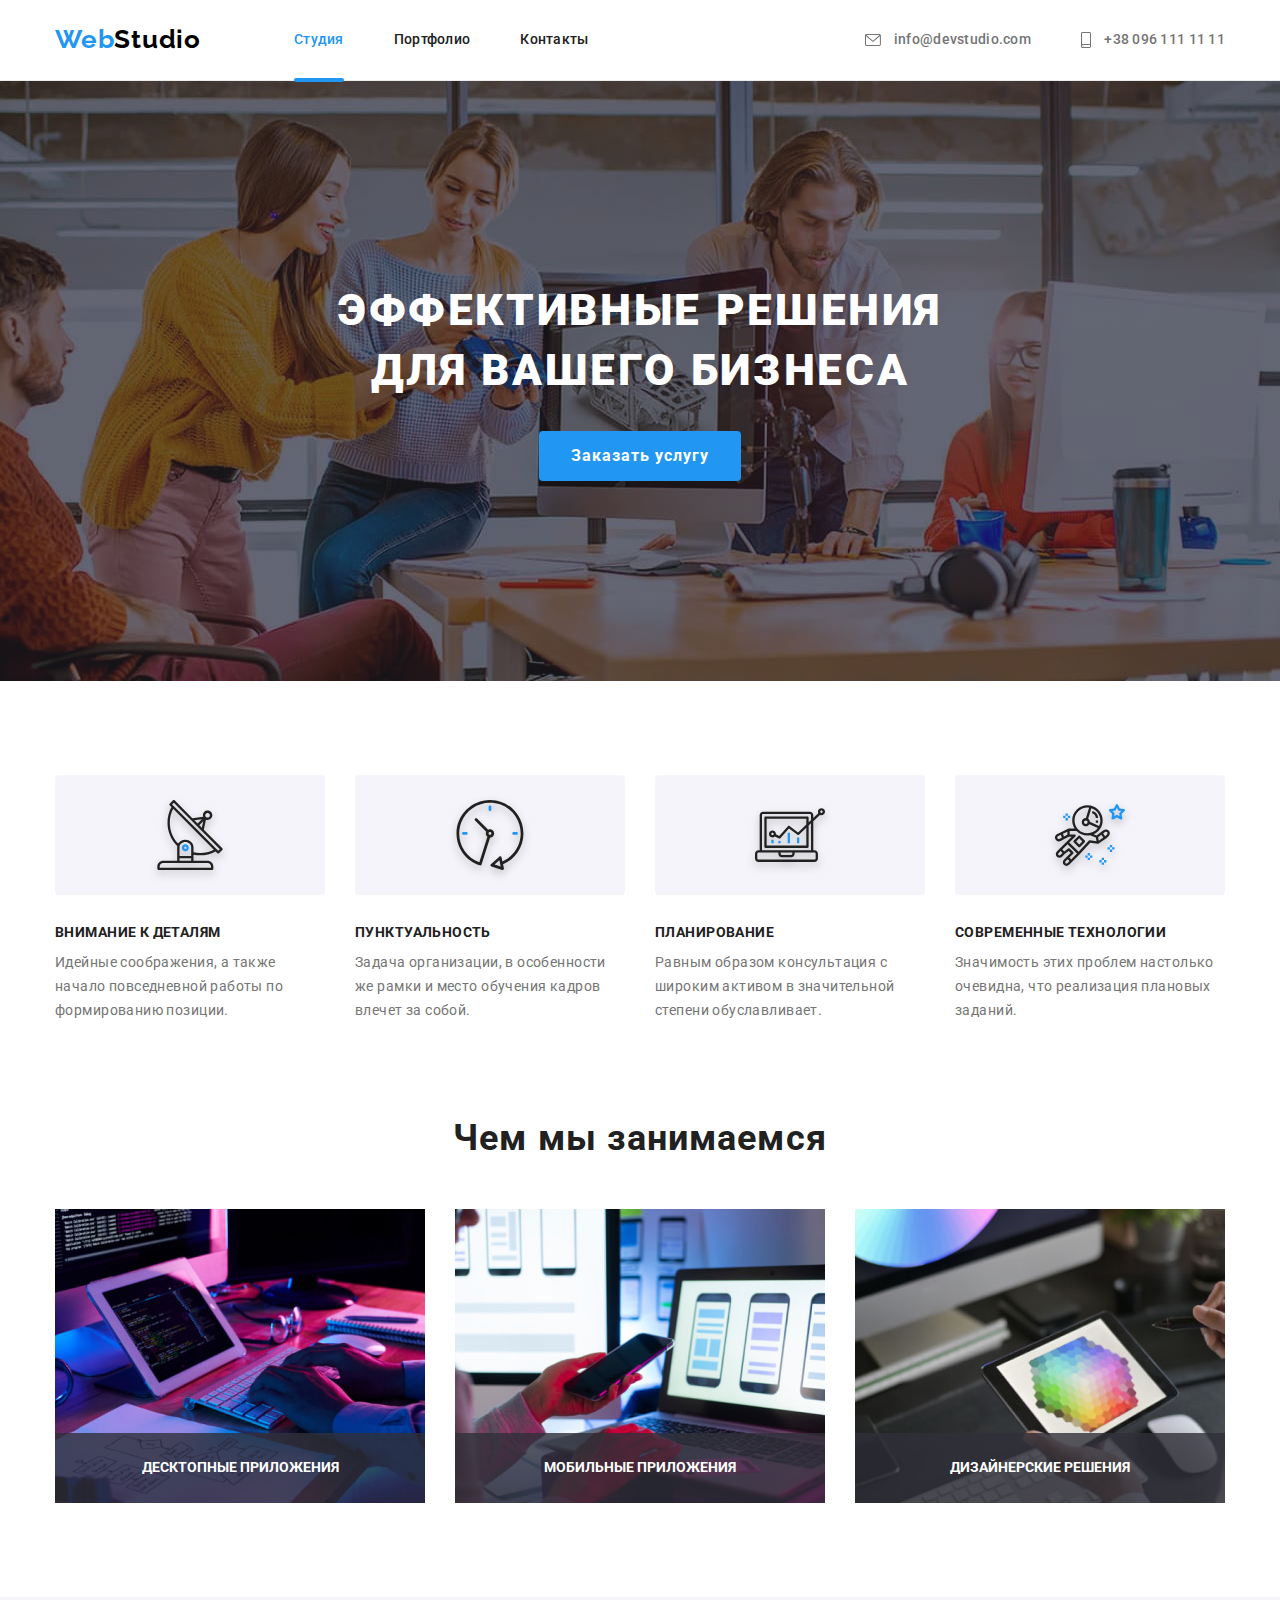
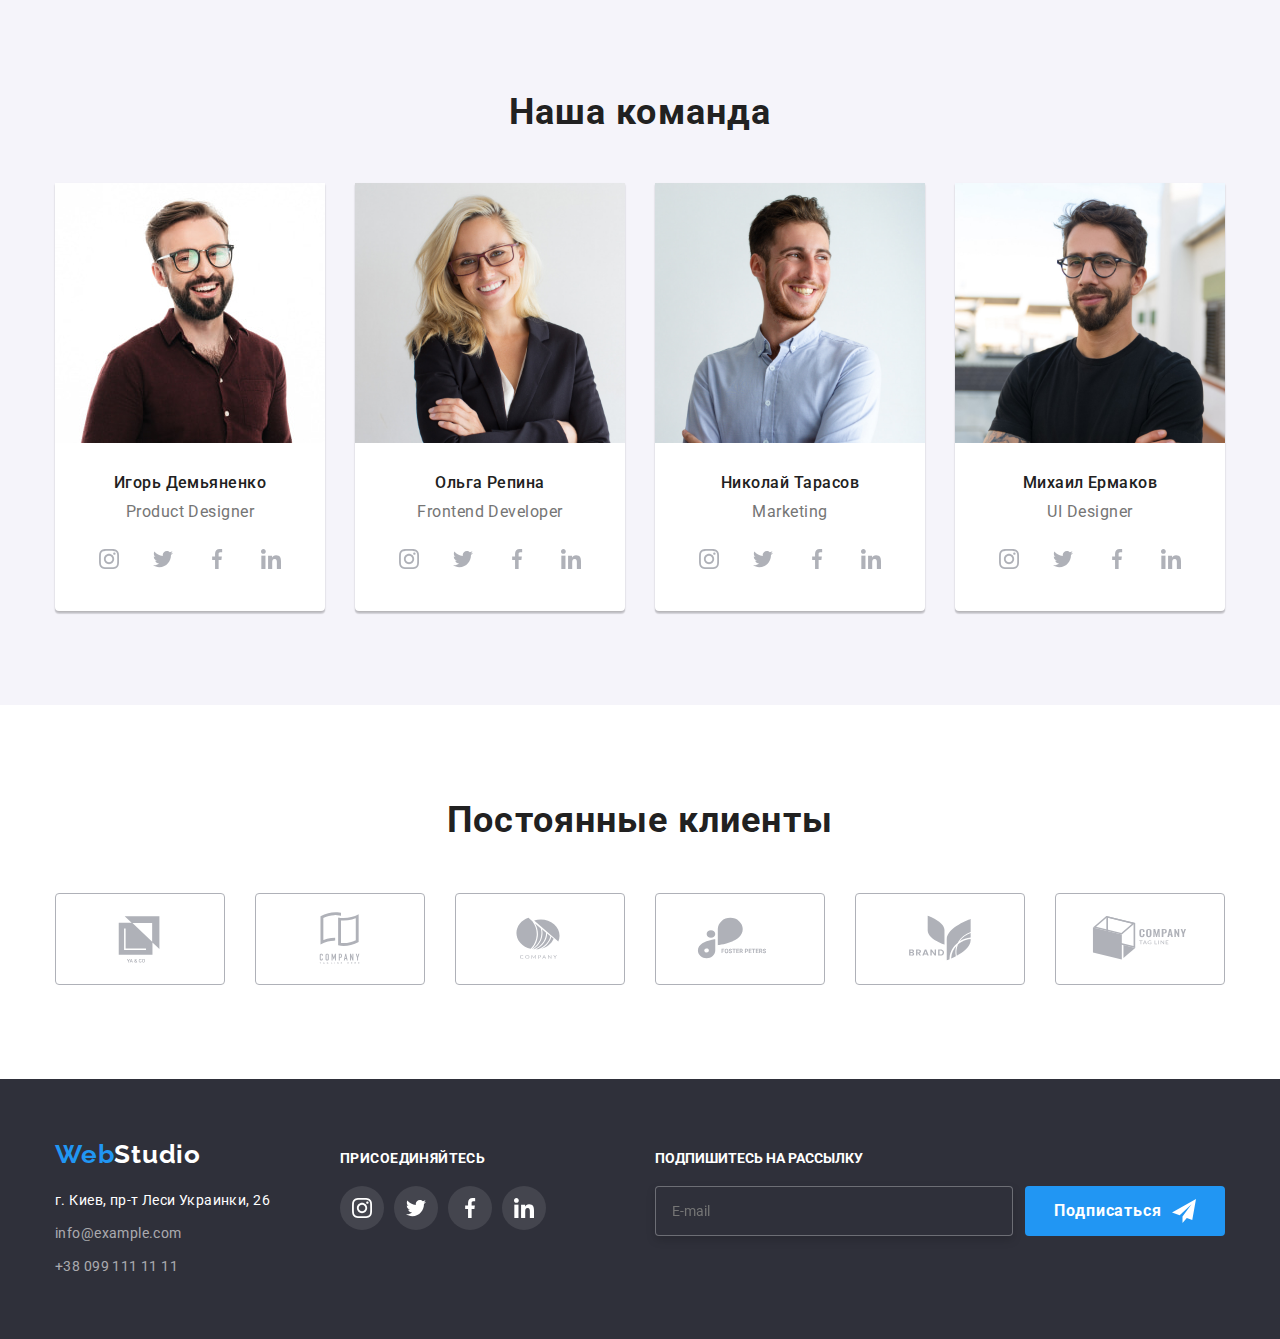
==== index.html @ c7f0d513 "Начало выполнение ДЗ-7" ====
<!DOCTYPE html>
<html lang="ru">
<head>
  <meta charset="UTF-8" />
  <meta http-equiv="X-UA-Compatible" content="IE=edge" />
  <meta name="viewport" content="width=device-width, initial-scale=1.0" />
  <link rel="preconnect" href="https://fonts.googleapis.com">
  <link rel="preconnect" href="https://fonts.gstatic.com" crossorigin>
  <link href="https://fonts.googleapis.com/css2?family=Raleway:wght@700&family=Roboto:wght@400;500;700;900&display=swap" rel="stylesheet">
  <title>Document</title>
  <link rel="stylesheet" href="https://cdnjs.cloudflare.com/ajax/libs/modern-normalize/1.0.0/modern-normalize.min.css" />
  <link rel="stylesheet" href="./css/styles.css" />
</head>
<body>
  <!-- Header -->
  <header class="header">
    <div class="container">
      <a href="index.html" lang="en" class="logo header__logo link"><span class="header__logo--span">Web</span>Studio</a>
      <nav>
        <ul class="site-nav list">
          <li class="site-nav__item">
            <a href="./index.html" class="site-nav__link site-nav__link--current link">
              Студия
            </a>
          </li>
          <li class="site-nav__item">
            <a href="./portfolio.html" class="site-nav__link link">
              Портфолио
            </a>
          </li>
          <li class="site-nav__item">
            <a href="#" class="site-nav__link link">
              Контакты
            </a>
          </li>
        </ul>
      </nav>
      <!-- Header contacts -->
      <ul class="header-contacts list">
        <li class="header-contacts__item">
          <a href="mailto:info@devstudio.com" class="header-contacts__link link">
            <svg width="16" height="12" class="header-contacts__icon">
              <use href="./images/icons.svg#icon-mail"></use>
            </svg>
            info@devstudio.com
          </a>
        </li>
        <li class="header-contacts__item">
          <a href="tel:+380961111111" class="header-contacts__link link">
            <svg width="10" height="16" class="header-contacts__icon">
              <use href="./images/icons.svg#icon-phone"></use>
            </svg>
            +38 096 111 11 11
          </a>
        </li>
      </ul>
    </div>
  </header> 
  <main>
    <!-- Герой -->
    <section class="hero">
      <div class="container">
        <h1 class="hero-main">Эффективные решения для вашего бизнеса</h1>
        <button type="button" class="hero-button" data-modal-open>Заказать услугу</button>
      </div>
    </section>
    <!-- Наши преимущества -->
    <section class="benefits">
      <div class="container">
        <h2 class="title-hide">Наши преимущества</h2>
        <ul class="benefits-list list">
          <li class="benefits-list-item">
            <div class="benefits-content">
              <svg width="70" height="70" class="benefits-icon">
                <use href="./images/icons.svg#icon-benefits1"></use>
              </svg>
            </div>
            <h3 class="benefits-list-item-title">Внимание к деталям</h3>
            <p class="benefits-list-item-text">Идейные соображения, а также начало повседневной работы по формированию позиции.</p>
          </li>
          <li class="benefits-list-item">
            <div class="benefits-content">
              <svg width="70" height="70" class="benefits-icon">
                <use href="./images/icons.svg#icon-benefits2"></use>
              </svg>
            </div>
            <h3 class="benefits-list-item-title">Пунктуальность</h3>
            <p class="benefits-list-item-text">Задача организации, в особенности же рамки и место обучения кадров влечет за собой.</p>
          </li>
          <li class="benefits-list-item">
            <div class="benefits-content">
              <svg width="70" height="70" class="benefits-icon">
                <use href="./images/icons.svg#icon-benefits3"></use>
              </svg>
            </div>
            <h3 class="benefits-list-item-title">Планирование</h3>
            <p class="benefits-list-item-text">Равным образом консультация с широким активом в значительной степени обуславливает.</p>
          </li>
          <li class="benefits-list-item">
            <div class="benefits-content">
              <svg width="70" height="70" class="benefits-icon">
                <use href="./images/icons.svg#icon-benefits4"></use>
              </svg>
            </div>
            <h3 class="benefits-list-item-title">Современные технологии</h3>
            <p class="benefits-list-item-text">Значимость этих проблем настолько очевидна, что реализация плановых заданий.</p>
          </li>
        </ul>
      </div>
    </section>
    <!-- Чем мы занимаемся -->
    <section class="wawd">
      <div class="container doing">
        <h2 class="doing-title">Чем мы занимаемся</h2>
        <ul class="doing-list list">
          <li class="doing-list-item">
            <img class="doing-list-item-image"
              src="./images/img_01.jpg"
              alt="Разработка програмного обеспечения"
              height="294"
            />
            <p class="galery-description">Десктопные приложения</p>
          </li>
          <li class="doing-list-item">
            <img class="doing-list-item-image"
              src="./images/img_02.jpg"
              alt="Тестирование мобильного приложения"
              height="294"
            />
            <p class="galery-description">Мобильные приложения</p>
          </li>
          <li class="doing-list-item">
            <img class="doing-list-item-image"
              src="./images/img_03.jpg"
              alt="Работа с палитрой цветов"
              height="294"
            />
            <p class="galery-description">Дизайнерские решения</p>
          </li>
        </ul>
      </div>
    </section>
    <!-- Наша команда -->
    <section class="our-team">
      <div class="container">
        <h2 class="team-title">Наша команда</h2>
        <ul class="team-list list">
          <li class="team-list-item">
            <img
              src="./images/img_04.jpg"
              alt="фото-Игорь-Демьяненко"
              width="270"
            />
            <div class="team-content">
              <h3 class="team-list-item-teammate">Игорь Демьяненко</h3>
              <p class="team-list-item-position" lang="en">Product Designer</p>
              <ul class="masters-soc-list list">
                <li class="masters-soc-item">
                  <a href="#" class="masters-soc-link link">
                    <svg width="20" height="20" class="master-soc-icon">
                      <use href="./images/icons.svg#icon-instagram"></use>
                    </svg>
                  </a>
                </li>
                <li class="masters-soc-item">
                  <a href="#" class="masters-soc-link link">
                    <svg width="20" height="20" class="master-soc-icon">
                      <use href="./images/icons.svg#icon-twitter"></use>
                    </svg>
                  </a>
                </li>
                <li class="masters-soc-item">
                  <a href="#" class="masters-soc-link link">
                    <svg width="20" height="20" class="master-soc-icon">
                      <use href="./images/icons.svg#icon-facebook"></use>
                    </svg>
                  </a>
                </li>
                <li class="masters-soc-item">
                  <a href="#" class="masters-soc-link link">
                    <svg width="20" height="20" class="master-soc-icon">
                      <use href="./images/icons.svg#icon-linkedin"></use>
                    </svg>
                  </a>
                </li>
              </ul>
            </div>
          </li>
          <li class="team-list-item">
            <img
              src="./images/img_05.jpg"
              alt="фото-Ольга-Репна"
              width="270"
            />
            <div class="team-content">
              <h3 class="team-list-item-teammate">Ольга Репина</h3>
              <p class="team-list-item-position" lang="en">Frontend Developer</p>
              <ul class="masters-soc-list list">
                <li class="masters-soc-item">
                  <a href="#" class="masters-soc-link link">
                    <svg width="20" height="20" class="master-soc-icon">
                      <use href="./images/icons.svg#icon-instagram"></use>
                    </svg>
                  </a>
                </li>
                <li class="masters-soc-item">
                  <a href="#" class="masters-soc-link link">
                    <svg width="20" height="20" class="master-soc-icon">
                      <use href="./images/icons.svg#icon-twitter"></use>
                    </svg>
                  </a>
                </li>
                <li class="masters-soc-item">
                  <a href="#" class="masters-soc-link link">
                    <svg width="20" height="20" class="master-soc-icon">
                      <use href="./images/icons.svg#icon-facebook"></use>
                    </svg>
                  </a>
                </li>
                <li class="masters-soc-item">
                  <a href="#" class="masters-soc-link link">
                    <svg width="20" height="20" class="master-soc-icon">
                      <use href="./images/icons.svg#icon-linkedin"></use>
                    </svg>
                  </a>
                </li>
              </ul>
            </div>
          </li>
          <li class="team-list-item">
            <img
              src="./images/img_06.jpg"
              alt="фото-Николай-Тарасов"
              width="270"
            />
            <div class="team-content">
              <h3 class="team-list-item-teammate">Николай Тарасов</h3>
              <p class="team-list-item-position" lang="en">Marketing</p>
              <ul class="masters-soc-list list">
                <li class="masters-soc-item">
                  <a href="#" class="masters-soc-link link">
                    <svg width="20" height="20" class="master-soc-icon">
                      <use href="./images/icons.svg#icon-instagram"></use>
                    </svg>
                  </a>
                </li>
                <li class="masters-soc-item">
                  <a href="#" class="masters-soc-link link">
                    <svg width="20" height="20" class="master-soc-icon">
                      <use href="./images/icons.svg#icon-twitter"></use>
                    </svg>
                  </a>
                </li>
                <li class="masters-soc-item">
                  <a href="#" class="masters-soc-link link">
                    <svg width="20" height="20" class="master-soc-icon">
                      <use href="./images/icons.svg#icon-facebook"></use>
                    </svg>
                  </a>
                </li>
                <li class="masters-soc-item">
                  <a href="#" class="masters-soc-link link">
                    <svg width="20" height="20" class="master-soc-icon">
                      <use href="./images/icons.svg#icon-linkedin"></use>
                    </svg>
                  </a>
                </li>
              </ul>
            </div>
          </li>
          <li class="team-list-item">
            <img
              src="./images/img_07.jpg"
              alt="фото-Михаил-Ермаков"
              width="270"
            />
            <div class="team-content">
              <h3 class="team-list-item-teammate">Михаил Ермаков</h3>
              <p class="team-list-item-position" lang="en">UI Designer</p>
              <ul class="masters-soc-list list">
                <li class="masters-soc-item">
                  <a href="#" class="masters-soc-link link">
                    <svg width="20" height="20" class="master-soc-icon">
                      <use href="./images/icons.svg#icon-instagram"></use>
                    </svg>
                  </a>
                </li>
                <li class="masters-soc-item">
                  <a href="#" class="masters-soc-link link">
                    <svg width="20" height="20" class="master-soc-icon">
                      <use href="./images/icons.svg#icon-twitter"></use>
                    </svg>
                  </a>
                </li>
                <li class="masters-soc-item">
                  <a href="#" class="masters-soc-link link">
                    <svg width="20" height="20" class="master-soc-icon">
                      <use href="./images/icons.svg#icon-facebook"></use>
                    </svg>
                  </a>
                </li>
                <li class="masters-soc-item">
                  <a href="#" class="masters-soc-link link">
                    <svg width="20" height="20" class="master-soc-icon">
                      <use href="./images/icons.svg#icon-linkedin"></use>
                    </svg>
                  </a>
                </li>
              </ul>
            </div>
          </li>
        </ul>
      </div>
    </section>
    <!-- Постоянные клиенты -->
    <section class="clients">
      <div class="container">
        <h2 class="clients-title">Постоянные клиенты</h2>
        <ul class="clients-list list">
          <li class="clients-item">
            <a href="#" class="clients-link">
              <svg width="106" height="60" class="clients-icon">
                <use href="./images/icons.svg#icon-client1"></use>
              </svg>
            </a>
          </li>
          <li class="clients-item">
            <a class="clients-link" href="#">
              <svg width="106" height="60" class="clients-icon">
                <use href="./images/icons.svg#icon-client2"></use>
              </svg>
            </a>
          </li>
          <li class="clients-item">
            <a class="clients-link" href="#">
              <svg width="106" height="60" class="clients-icon">
                <use href="./images/icons.svg#icon-client3"></use>
              </svg>
            </a>
          </li>
          <li class="clients-item">
            <a class="clients-link" href="#">
              <svg width="106" height="60" class="clients-icon">
                  <use href="./images/icons.svg#icon-client4"></use>
              </svg>
            </a>
          </li>
          <li class="clients-item">
            <a class="clients-link" href="#">
              <svg width="106" height="60" class="clients-icon">
                <use href="./images/icons.svg#icon-client5"></use>
              </svg>
            </a>
          </li>
          <li class="clients-item">
            <a class="clients-link" href="#">
              <svg width="106" height="60" class="clients-icon">
                <use href="./images/icons.svg#icon-client6"></use>
              </svg>
            </a>
          </li>
        </ul>
      </div>
    </section>
  </main>
  <!-- Подвал -->
  <footer class="basement">
    <div class="container basement-container">
      <div class="address-container">
        <a href="index.html" class="basement-link link"><span lang="en">Web<span class="basement-link-span">Studio</span></span></a>
        <address class="basement-adress">
          <p class="basement-adress-post">г. Киев, пр-т Леси Украинки, 26</p>
          <ul class="basement-adress-mt list">
            <li class="basement-adress-item">
              <a href="mailto:info@example.com" class="basement-adress-mt-link link">info@example.com</a>
            </li>
            <li class="basement-adress-item">
              <a href="tel:+380991111111" class="basement-adress-mt-link link">+38 099 111 11 11</a>
            </li>
          </ul>
        </address>
      </div>
      <div class="socials">
        <p class="socials-text">Присоединяйтесь</p>
        <ul class="socials-list list">
          <li class="socials-item">
            <a class="socials-link" href="#">
              <svg width="20" height="20" class="socials-icon">
                <use href="./images/icons.svg#icon-instagram"></use>
              </svg>
            </a>
          </li>
          <li class="socials-item">
            <a class="socials-link" href="#">
              <svg width="20" height="20" class="socials-icon">
                <use href="./images/icons.svg#icon-twitter"></use>
              </svg>
            </a>
          </li>
          <li class="socials-item">
            <a class="socials-link" href="#">
              <svg width="20" height="20" class="socials-icon">
                <use href="./images/icons.svg#icon-facebook"></use>
              </svg>
            </a>
          </li>
          <li class="socials-item">
            <a class="socials-link" href="#">
              <svg width="20" height="20" class="socials-icon">
                <use href="./images/icons.svg#icon-linkedin"></use>
              </svg>
            </a>
          </li>
        </ul>
      </div>
      <div class="subscribe">
        <strong class="subscribe-title">Подпишитесь на рассылку</strong>
        <form class="subscribe-form">
          <label>
            <input type="email" name="email" placeholder="E-mail" class="email-field" />
          </label>
          <button class="subscribe-button" type="submit">
            Подписаться
            <svg class="send-icon" width="24" height="24">
              <use href="./images/icons.svg#icon-modal-send"></use>
            </svg>
          </button>
        </form>
      </div>
    </div>
  </footer> 
  <!-- Бекдроп -->
  <div class="backdrop is-hidden" data-modal>
    <div class="modal-window">
      <button class="button close" data-modal-close>
        <svg width="18" height="18" class="close-icon">
          <use href="./images/icons.svg#icon-modal-x"></use>
        </svg>
      </button>
      <strong class="modal-title">Оставьте свои данные, мы вам перезвоним</strong>
      <form class="modal-form">
        <label class="modal-label">
          Имя
          <span class="modal-input">
            <input class="input-field" name="modal-name" type="text" />
            <svg class="input-icon" width="18" height="18">
              <use href="./images/icons.svg#icon-modal-person"></use>
            </svg>
          </span>
        </label>
        <label class="modal-label">
          Телефон
          <span class="modal-input">
            <input class="input-field" name="modal-phone" type="tel" />
            <svg class="input-icon" width="18" height="18">
              <use href="./images/icons.svg#icon-modal-phone"></use>
            </svg>
          </span>
        </label>
        <label class="modal-label">
          Почта
          <span class="modal-input">
            <input class="input-field" name="modal-email" type="email" />
            <svg class="input-icon" width="18" height="18">
              <use href="./images/icons.svg#icon-modal-email"></use>
            </svg>
          </span>
        </label>
        <label class="modal-label">
          Комментарий
          <textarea
            name="modal-comment"
            class="comment-area"
            rows="6"
            placeholder="Введите текст"
          ></textarea>
        </label>
        <div class="agreement">
          <label>
            <input type="checkbox" name="agreement-check" class="title-hide check-input" />
            <span class="check-icon"></span>
          </label>
          <p class="agreement-text">
            Соглашаюсь с рассылкой и принимаю
            <a href="#" class="agreement-link link">Условия договора</a>
          </p>
        </div>
        <button class="submit-button" type="submit">Отправить</button>
      </form>
    </div>
  </div>
  <script src="./js/modal.js"></script>
</body>
</html>
---- css/styles.css ----
:root {
  --color-header: #212121;
  --color-accent: #2196f3;
  --color-hover: #188ce8;
  --color-black: #000000;
  --color-gray: #757575;
  --color-white: #ffffff;
  --color-team: #f5f4fa;
  --color-basement: #2f303a;
  --color-alpha: rgba(255, 255, 255, 0.6);
  --color-icon: #afb1B8;
  --shadows: 0px 3px 1px rgba(0, 0, 0, 0.1), 0px 1px 2px rgba(0, 0, 0, 0.08), 0px 2px 2px rgba(0, 0, 0, 0.12);
  --transition-time: 250ms;
  --cubic-function: cubic-bezier(0.4, 0, 0.2, 1);
  --modal-border-color: rgba(33, 33, 33, 0.2);
  --modal-placeholder-color: rgba(117, 117, 117, 0.5);
}

body {
  font-family: 'Roboto', sans-serif;
  color: var(--color-white);
  background-color: var(--color-white);
}

/* Доп. класс для снятия дефолтных подчеркиваний со ссылок */
.link {
  text-decoration: none
}

/* Доп. класс для удаления точек, марджинов и паддингов у элементов списка */
.list {
  padding: 0;
  margin: 0;
  list-style: none;
}

/* Сброс марджинов для абзацев и заголовков */
p, h1, h2, h3, h4, h5, h6 {
  margin: 0;
}

.container {
  width: 1200px;
  padding: 0 15px;
  margin: 0 auto;
}

img {
  display: block;
  max-width: 100%;
  height: auto;
}

/* ----------HEADER---------- */

.header {
  border-bottom: 1px solid #ececec;
  align-items: center;
}

.header .container {
  display: flex;
  align-items: center;
}

.logo {
  font-family: 'Raleway', sans-serif;
  font-weight: 700;
  font-size: 26px;
  line-height: 1.19;
  letter-spacing: 0.03em;
}

.header__logo {
  color: var(--color-black);
  padding: 24px 0 25px 0;
  margin-right: 93px;
}

.header__logo--span {
  color: var(--color-accent);
}

.site-nav {
  display: flex;
}

.site-nav__item:not(:last-child) {
  margin-right: 50px;
}

.site-nav__link {
  padding: 32px 0;
  display: block;
  font-weight: 500;
  font-size: 14px;
  line-height: 1.14;
  letter-spacing: 0.02em;
  color: var(--color-header);
  position: relative;
  transition: color var(--transition-time) var(--cubic-function);
}

.site-nav__link:hover,
.site-nav__link:focus {
  color: var(--color-accent);
}

/* Подсветка текущей страницы */
.site-nav__link--current {
  color: var(--color-accent);
}

.site-nav__link--current::after {
  content: "";
  display: block;
  position: absolute;
  left: 0;
  bottom: -2%;
  width: 100%;
  height: 4px;
  background-color: var(--color-accent);
  border-radius: 2px;
}

/* Контакты */

.header-contacts {
  display: flex;
  margin-left: auto;
  align-items: center;
}

.header-contacts__item:not(:last-child) {
  margin-right: 50px;
}

.header-contacts__link {
  display: block;
  padding-top: 32px;
  padding-bottom: 32px;
  font-weight: 500;
  font-size: 14px;
  line-height: 1.14;  
  letter-spacing: 0.02em;
  color: var(--color-gray);
  transition: color var(--transition-time) var(--cubic-function);
}

.header-contacts__link:focus,
.header-contacts__link:hover {
  color: var(--color-accent);
}

.header-contacts__icon {
  margin-right: 10px;
  vertical-align: middle;
  fill: currentColor;
}

/* ----------ГЕРОЙ---------- */

.hero {
  max-width: 1600px;
  height: 600px;
  margin-left: auto;
  margin-right: auto;
  background-image: linear-gradient(
    to right,
    rgba(47, 48, 58, 0.4),
    rgba(47, 48, 58, 0.4)
  ),
  url(../images/img_00.jpg);
  background-position: center;
  background-repeat: no-repeat;
  padding: 200px 0;
  text-align: center;
  background-color: var(--color-basement);
}

.hero-main {
  width: 670px;
  margin: 0 auto 30px auto;
  font-family: 'Roboto';
  font-weight: 900;
  font-size: 44px;
  line-height: 1.36;
  text-align: center;
  letter-spacing: 0.06em;
  text-transform: uppercase;
  color: var(--color-white);
}

.hero-button {
  display: inline-block;
  padding: 10px 32px;
  border-radius: 4px;
  min-width: 200px;
  text-align: center;
  font-family: Inherit;
  font-weight: 700;
  font-size: 16px;
  line-height: 1.88;
  letter-spacing: 0.06em;
  border: none;
  color: var(--color-white);
  background-color: var(--color-accent);
  cursor: pointer;
  transition: background-color var(--transition-time) var(--cubic-function);
}

.hero-button:hover,
.hero-button:focus {
background-color: var(--color-hover);
}

/* ----------НАШИ ПРИИМЦЩЕСТВА---------- */

/* Скрытый заголовок */
.title-hide {
  position: absolute;
  white-space: nowrap;
  width: 1px;
  height: 1px;
  overflow: hidden;
  border: 0;
  padding: 0;
  clip: rect(0 0 0 0);
  clip-path: inset(50%);
  margin: -1px;
}

.benefits {
  background-color: var(--color-white);
  padding-top: 94px;
  padding-bottom: 94px;
}

.benefits-list {
  display: flex;
  justify-content: space-between;
}

.benefits-list-item {
  flex-basis: calc((100% - 3 * 30px) / 4);
}

.benefits-content {
  display: flex;
  width: 270px;
  height: 120px;
  justify-content: center;
  align-items: center;
  background-color: var(--color-team);
  border-radius: 4px;
  margin-bottom: 30px;
}

.benefits-list-item + .benefits-list-item {
  margin-left: 30px;
}

.benefits-list-item-title {
  margin-bottom: 10px;
  font-size: 14px;
  line-height: 1.14;
  letter-spacing: 0.03em;
  text-transform: uppercase;
  color: var(--color-header);
}

.benefits-list-item-text {
  font-size: 14px;
  line-height: 1.71;
  letter-spacing: 0.03em;
  color: var(--color-gray);
}

.benefits-icon {
  border-radius: 4px;
  filter: drop-shadow(0px 4px 4px rgba(0, 0, 0, 0.25));
}

/* ----------ЧЕМ МЫ ЗАНИМАЕМСЯ---------- */

.wawd {
  padding-bottom: 94px;
}

.doing-title {
  margin-bottom: 50px;
  font-size: 36px;
  line-height: 1.17;
  text-align: center;
  letter-spacing: 0.03em;
  color: var(--color-header);
}

.doing-list {
  display: flex;
}

.doing-list-item {
  position: relative;
}

.doing-list-item:not(:last-child) {
  margin-right: 30px;
}

/* 2й вариант */
/* .doing-list-item + .doing-list-item{
  margin-left: 30px;
} */

.galery-description {
  display: flex;
  justify-content: center;
  align-items: center;
  height: 70px;
  width: 100%;
  position: absolute;
  bottom: 0;
  font-weight: 700;
  font-size: 14px;
  line-height: 1.14;
  text-transform: uppercase;
  color: var(--color-white);
  background-color: rgba(47, 48, 58, 0.8);
}

/* ----------НАША КОМАНДА---------- */

.our-team {
  background-color: var(--color-team);
  padding-top: 94px;
  padding-bottom: 94px; 
  }

.team-title {
  margin-bottom: 50px;
  font-size: 36px;
  line-height: 1.17;
  text-align: center;
  letter-spacing: 0.03em;
  color: var(--color-header);
}

.team-list {
  display: flex;
}

.team-list-item {
  min-width: 270px;
  box-shadow: var(--shadows);
  border-radius: 0px 0px 4px 4px;
  background-color: var(--color-white);
}

.team-list-item + .team-list-item {
  margin-left: 30px;
}

.team-content {
  padding-bottom: 30px;
  padding-top: 30px;
}

.team-list-item-teammate {
  margin-bottom: 10px;
  font-weight: 500;
  font-size: 16px;
  line-height: 1.19;
  text-align: center;
  letter-spacing: 0.03em;
  color: var(--color-header);
}

.masters-soc-item:first-child {
  margin-left: 0;
}

.team-list-item-position {
  font-size: 16px;
  line-height: 1.19;
  text-align: center;
  letter-spacing: 0.03em;
  margin-bottom: 16px;
  color: var(--color-gray);   
}

.masters-soc-list {
  display: flex;
  justify-content: center;
}

.masters-soc-item {
  width: 44px;
  height: 44px;
  margin-left: 10px;
}

.masters-soc-link {
  display: flex;
  align-items: center;
  justify-content: center;
  width: 100%;
  height: 100%;
  border-radius: 50%;
}

.our-team .masters-soc-link{
  color: #afb1b8;
  transition: color var(--transition-time) var(--cubic-function),
  background-color var(--transition-time) var(--cubic-function);
}

.master-soc-icon {
  fill: currentColor
}

.our-team .masters-soc-link:hover,
.our-team .masters-soc-link:focus {
  color: var(--color-white);
  background-color: var(--color-accent);
}

/* ---------ПОСТОЯННЫЕ КЛИЕНТЫ---------- */

.clients {
  padding-top: 94px;
  padding-bottom: 94px;
  text-align: center;
}

.clients-title {
  margin-bottom: 50px;
  font-family: "Roboto";
  font-style: normal;
  color: var(--color-header);
  font-weight: 700;
  font-size: 36px;
  line-height: 1.2;
  letter-spacing: 0.03em;
}

.clients-list {
  display: flex;
}

.clients-item + .clients-item {
  margin-left: 30px;
}

.clients-link {
  width: 170px;
  height: 92px;
  display: flex;
  justify-content: center;
  align-items: center;
  border: 1px solid var(--color-icon) ;
  border-radius: 4px;
  color: var(--color-icon);
  outline: transparent;
  transition: color var(--transition-time) var(--cubic-function),
    border-color var(--transition-time) var(--cubic-function);
}

.clients-icon {
  display: flex;
  fill: currentColor;
}

.clients-link:hover,
.clients-link:focus {
color: var(--color-accent);
border-color: var(--color-accent);
}

.clients-link:hover .clients-icon,
.clients-link:focus .clients-icon {
  fill: var(--color-accent);
}

/* __________2-я страница__________ */

/* ----------Портфолио---------- */

.filter {
  padding: 94px 0;
}

.btns {
  display: flex;
  justify-content: center;
  margin-bottom: 50px;
}

.btns-item + .btns-item {
  margin-left: 10px;
}

.btns-item-klick {
  font-family: Inherit;
  font-weight: 500;
  font-size: 16px;  
  line-height: 1.6;
  letter-spacing: 0.03em;
  color: var(--color-header);
  background-color: var(--color-team);
  cursor: pointer;
  text-align: center;
  border: 0;
  border-radius: 4px;
  padding: 6px 22px;
  transition: color var(--transition-time) var(--cubic-function),
    box-shadow var(--transition-time) var(--cubic-function),
    background-color var(--transition-time) var(--cubic-function);
}

/* Подсветка первой кнопки */
.first {
  box-shadow: var(--shadows);
  color: var(--color-white);
  background-color: var(--color-accent);
}

.btns-item-klick:hover,
.btns-item-klick:focus {
  box-shadow: var(--shadows);
  background-color: var(--color-accent);
  color: var(--color-white);
}

/* Карточки в портфолио */

.portfolio-list {
  display: flex;
  flex-wrap: wrap;
  margin-top: -30px;
  margin-left: -30px;
}

.portfolio-list-item {
  flex-basis: calc(100% / 3 - 30px);
  margin-top: 30px;
  margin-left: 30px;
}

.portfolio-list-item-link {
  display: block;
  transition: box-shadow var(--transition-time) var(--cubic-function);
} 

.portfolio-list-item-link:hover,
.portfolio-list-item-link:focus {
  box-shadow: 0px 1px 1px rgba(0, 0, 0, 0.12), 0px 4px 4px rgba(0, 0, 0, 0.06),
    1px 4px 6px rgba(0, 0, 0, 0.16);
}

.portfolio-list-item-link:hover .description-wrapper,
.portfolio-list-item-link:focus .description-wrapper {
  transform: translateY(0);
}

.project-figure {
  position: relative;
  overflow: hidden;
}

.portfolio-list-item-images {
  display: block;
  width: 100%;
  height: 100%;
}

.description-wrapper {
  display: flex;
  justify-content: center;
  align-items: center;
  position: absolute;
  top: 0;
  width: 100%;
  height: 100%;
  transform: translateY(101%);
  transition: transform var(--transition-time) var(--cubic-function);
  background-color: rgba(33, 150, 243, 0.9);
}

.project-description {
  width: 322px;
  font-size: 18px;
  line-height: 1.56;
  color: var(--color-white);
}

.portfolio-list-item-content {
  padding: 20px 24px;
  border-bottom: 1px solid #EEEEEE;
  border-left: 1px solid #EEEEEE;
  border-right: 1px solid #EEEEEE;
}

.portfolio-list-item-title {
  font-size: 18px;
  line-height: 2;
  letter-spacing: 0.06em;
  color: var(--color-header);
}

.portfolio-list-item-description {
  font-size: 16px;
  line-height: 1.88;
  letter-spacing: 0.03em;
  color: var(--color-gray);
}

/* ----------ПОДВАЛ---------- */

.basement {
  padding: 60px 0;
  background-color: var(--color-basement);
  font-weight: 400;
  font-size: 14px;
  line-height: 1.71;
  background-color: var(--color-basement);
}

.basement-container {
  display: flex;
  align-items: baseline;
}

.address-container {
  margin-right: 70px;
}

.basement-link {
  display: inline-block;
  margin-bottom: 20px;
  font-family: 'Raleway';
  font-weight: 700;
  font-size: 26px;
  line-height: 1.19;
  letter-spacing: 0.03em;
  color: var(--color-accent);
}

.basement-link-span {
  display: inline-block;
  color: var(--color-white);
}

.basement-adress {
  display: block;
  font-style: normal;
}

.basement-adress-post {
  margin-bottom: 9px;
  font-size: 14px;
  line-height: 1.71;
  letter-spacing: 0.03em;
  color: var(--color-white);
}

.basement-adress-mt-link {
  font-size: 14px;
  line-height: 1.71;
  letter-spacing: 0.03em;
  color: var(--color-alpha);
  transition: color var(--transition-time) var(--cubic-function);
}

.basement-adress-item:not(:last-child) {
  margin-bottom: 9px;
}

.basement-adress-mt-link:hover,
.basement-adress-mt-link:focus {
  color: var(--color-accent);
}

/* ПРИСОЕДИНЯЙТЕСЬ */

.socials {
  margin-right: auto;
}

.socials-text {
  display: block;
  color: var(--color-white);
  font-weight: 700;
  font-size: 14px;
  line-height: 1.15;
  letter-spacing: 0.03em;
  text-transform: uppercase;
  margin-bottom: 20px;
}

.socials-list {
  display: flex;
}

.socials-item + .socials-item {
  margin-left: 10px;
}

.socials-link {
  width: 44px;
  height: 44px;
  display: flex;
  justify-content: center;
  align-items: center;
  border-radius: 50%;
  color: var(--color-white);
  background-color: rgba(255, 255, 255, 0.1);
  transition: background-color var(--transition-time) var(--cubic-function);
}

.socials-link:hover,
.socials-link:focus {
  background-color: var(--color-accent);
}

.socials-link:hover .socials-icon,
.socials-link:focus .socials-icon {
  fill: var(--color-white);
}

.socials-icon {
  width: 20px;
  height: 20px;
  fill: var(--color-white);
}

/* ПОДПИШИТЕСЬ НА РАССЫЛКУ */

.subscribe-form {
  display: flex;
  align-items: flex-end;
}

.subscribe label {
  width: 358px;
  margin-right: 12px;
}

.subscribe-title {
  display: block;
  font-size: 14px;
  line-height: 1.14;
  font-weight: 700;
  text-transform: uppercase;
  margin-bottom: 20px;
}

.basement .email-field {
  color: var(--color-white);
  width: 358px;
  height: 50px;
  padding: 15px 16px;
  border-radius: 4px;
  border: 1px solid rgba(255, 255, 255, 0.3);
  filter: drop-shadow(0px 4px 4px rgba(0, 0, 0, 0.15));
  background-color: #2f303a;
}

.subscribe-button {
  display: flex;
  align-items: center;
  justify-content: center;
  padding: 0;
  width: 200px;
  height: 50px;
  border: none;
  border-radius: 4px;
  font-weight: 700;
  font-size: 16px;
  line-height: 1.67;
  letter-spacing: 0.06em;
  color: var(--color-white);
  background-color: #2196f3;
  box-shadow: var(--box-shadow);
  cursor: pointer;
}

.send-icon {
  margin-left: 10px;
}





/* Модальное окно */

/* Фон модального окна */
.backdrop {
  position: fixed;
  top: 0;
  left: 0;
  width: 100%;
  height: 100%;
  background-color: rgba(0, 0, 0, 0.2);
}

.backdrop.is-hidden {
  opacity: 0;
  transition: opacity var(--transition-time) var(--cubic-function);
  visibility: hidden;
  pointer-events: none;
}

.backdrop.is-hidden .modal-window {
  transform: translate(-50%, -50%) scale(0);
}

/* Собственно модальное окно */
.modal-window {
  position: fixed;
  left: 50%;
  top: 50%;
  width: 528px;
  height: 581px;
  opacity: 1;
  visibility: visible;
  padding: 40px; 
  background-color: var(--color-white);
  transform: translate(-50%, -50%) scale(1);
  transition: transform var(--transition-time) var(--cubic-function);
}

/* Кнопка закрытия модального окна */
.button.close {
  position: absolute;
  right: 8px;
  top: 8px;
  display: flex;
  justify-content: center;
  align-items: center;
  width: 30px;
  height: 30px;
  border: 1px solid rgba(0, 0, 0, 0.1);
  border-radius: 50%;
  cursor: pointer;
  background-color: var(--color-white);
  transition: color var(--transition-time) var(--cubic-function),
  border-color var(--transition-time) var(--cubic-function);
}

.button.close:hover,
.button.close:focus {
  color: var(--color-accent);
  outline: transparent;
  border-color: var(--color-accent);
}

.close-icon {
  fill: currentColor;
}

/* Заголовок модального окна */
.modal-title {
  font-weight: 700;
  font-size: 20px;
  line-height: 1.15;
  text-align: center;
  justify-content: center;
  letter-spacing: 0.03em;
  color: var(--color-header);
}

/* Форма */
.modal-form {
  display: flex;
  flex-direction: column;
  color: var(--color-white);
  margin-top: 12px;
}

.modal-label {
  cursor: pointer;
  display: flex;
  flex-direction: column;
  font-weight: 400;
  font-size: 12px;
  line-height: 1.17;
  letter-spacing: 0.01em;
  color: var(--color-gray);
}

.modal-label:not(:first-child) {
  margin-top: 10px;
}

.modal-input {
  display: inline-block;
  position: relative;
  color: var(--color-header);
  margin-top: 4px;
}

.input-field {
  width: 100%;
  height: 40px;
  padding: 12px 42px;
  border-radius: 4px;
  border: 1px solid var(--modal-border-color);
  cursor: pointer;
  transition: border-color var(--transition-time) var(--cubic-function);
}

.input-icon {
  position: absolute;
  left: 12px;
  top: 50%;
  transform: translateY(-50%);
  fill: currentColor;
  transition: fill var(--transition-time) var(--cubic-function);
}

.modal-label:hover .input-field,
.modal-label:hover .comment-area {
  border-color: var(--color-accent);
}

.input-field:focus,
.comment-area:focus {
  border-color: var(--color-accent);
  outline: transparent;
}

.modal-label:hover .input-icon,
.input-field:focus + .input-icon {
  fill: var(--color-accent);
}

.comment-area {
  width: 100%;
  height: 120px;
  padding: 12px 16px;
  border: 1px solid var(--modal-border-color);
  border-radius: 4px;
  resize: none;
  margin-top: 4px;
}

.comment-area::placeholder {
  font-weight: 400;
  font-size: 14px;
  line-height: 1.14;
  letter-spacing: 0.01em;
  color: var(--modal-placeholder-color);
}

.agreement {
  display: flex;
  justify-content: center;
  align-items: center;
  margin-top: 20px;
  text-decoration: underline;
}

.check-icon {
  display: inline-flex;
  width: 16px;
  height: 15px;
  margin-right: 7px;
  background-image: url(../images/check-disable.svg);
  background-repeat: no-repeat;
  background-size: cover;
  background-position: center;
  border: none;
  transition: background-image var(--transition-time) var(--cubic-function);
}

.check-input:hover + .check-icon,
.check-input:focus + .check-icon {
  border: 2px solid var(--color-accent);
  border-radius: 2px;
  background-image: none;
}

.check-input:checked + .check-icon {
  border: none;
  background-image: url(../images/check-active.svg);
}

.agreement-text {
  font-size: 14px;
  line-height: 1.71;
  color: var(--color-gray);
}

.agreement-link {
  color: var(--color-accent);
  outline-color: transparent;
  transition: outline-color var(--transition-time) var(--cubic-function);
}

.agreement-link:focus {
  outline-color: var(--color-accent);
}

.submit-button {
  align-self: center;
  width: 200px;
  height: 50px;
  border-radius: 4px;
  box-shadow: var(--shadows);
  color: var(--background-color);
  background-color: var(--color-hover);
  padding: 0;
  border: 0;
  cursor: pointer;
  font-weight: 700;
  font-size: 16px;
  line-height: 1.9;
  letter-spacing: 0.06em;
  margin-top: 30px;
}
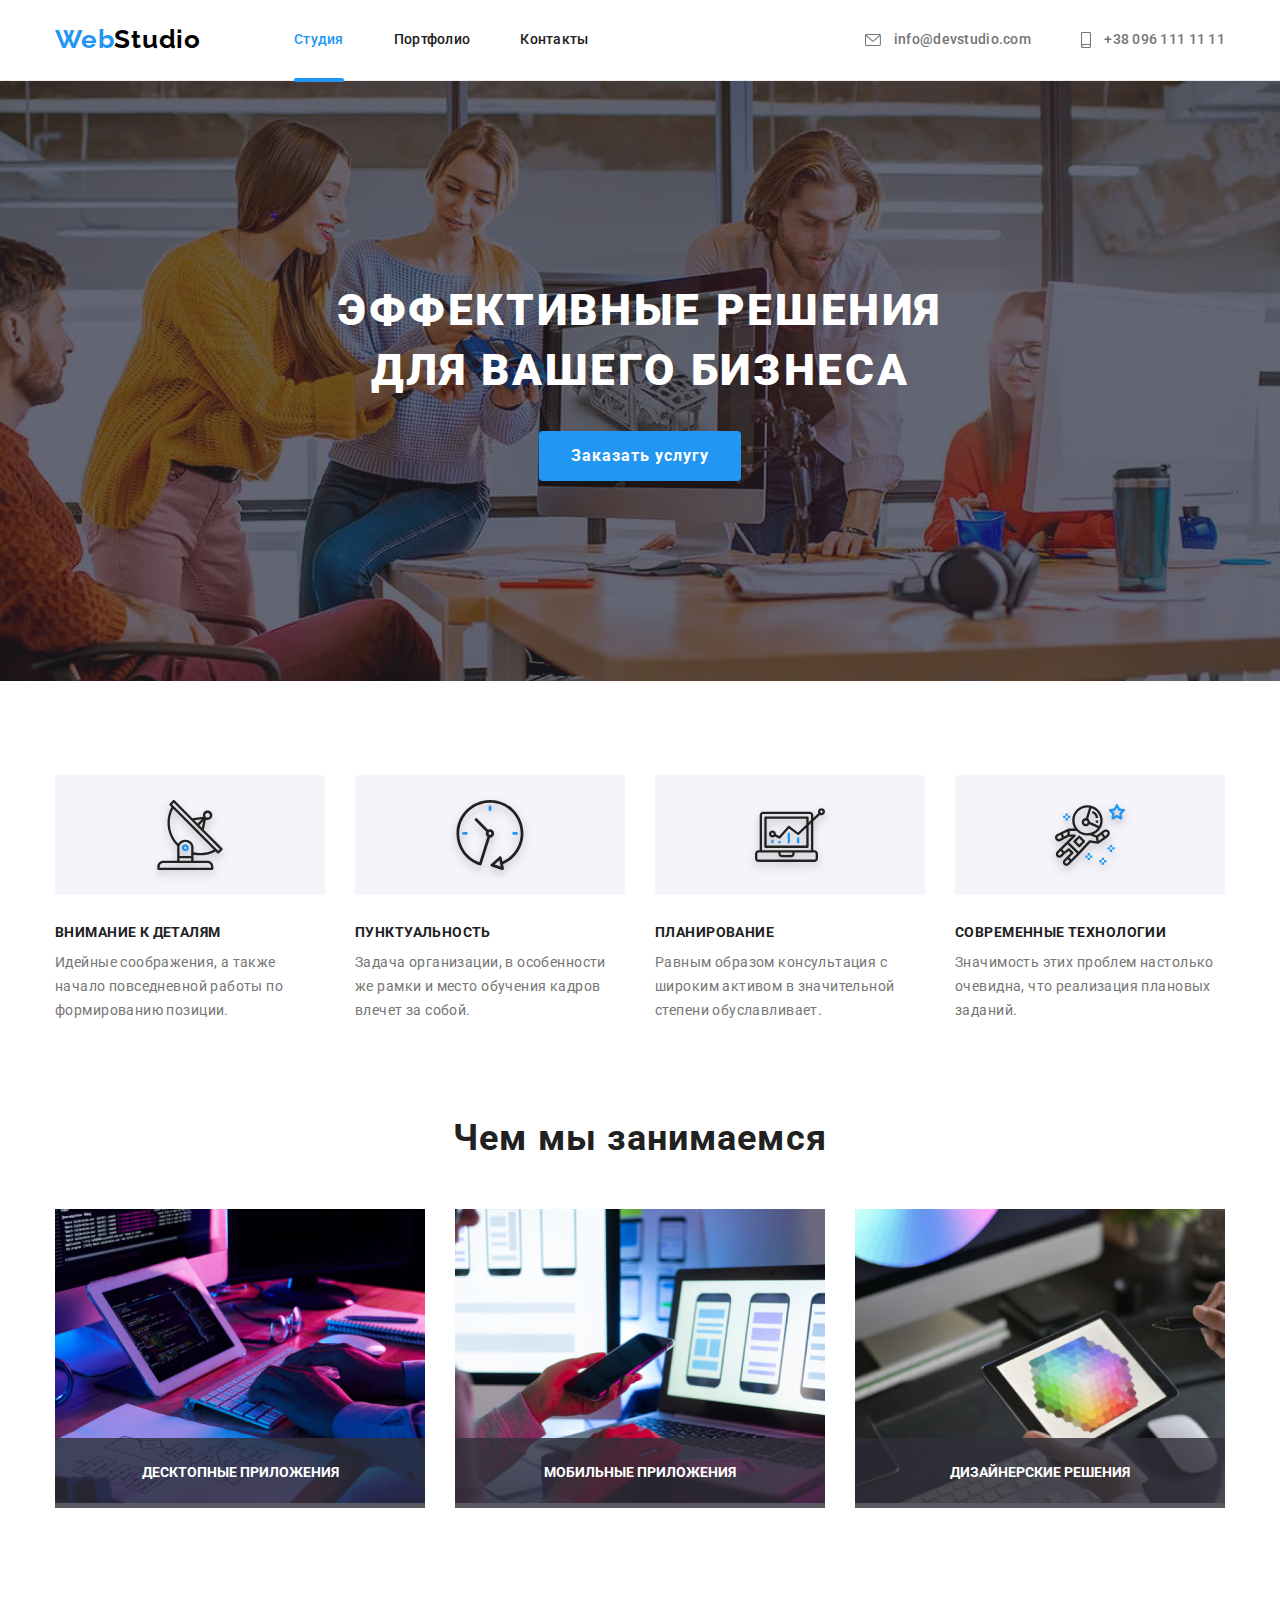
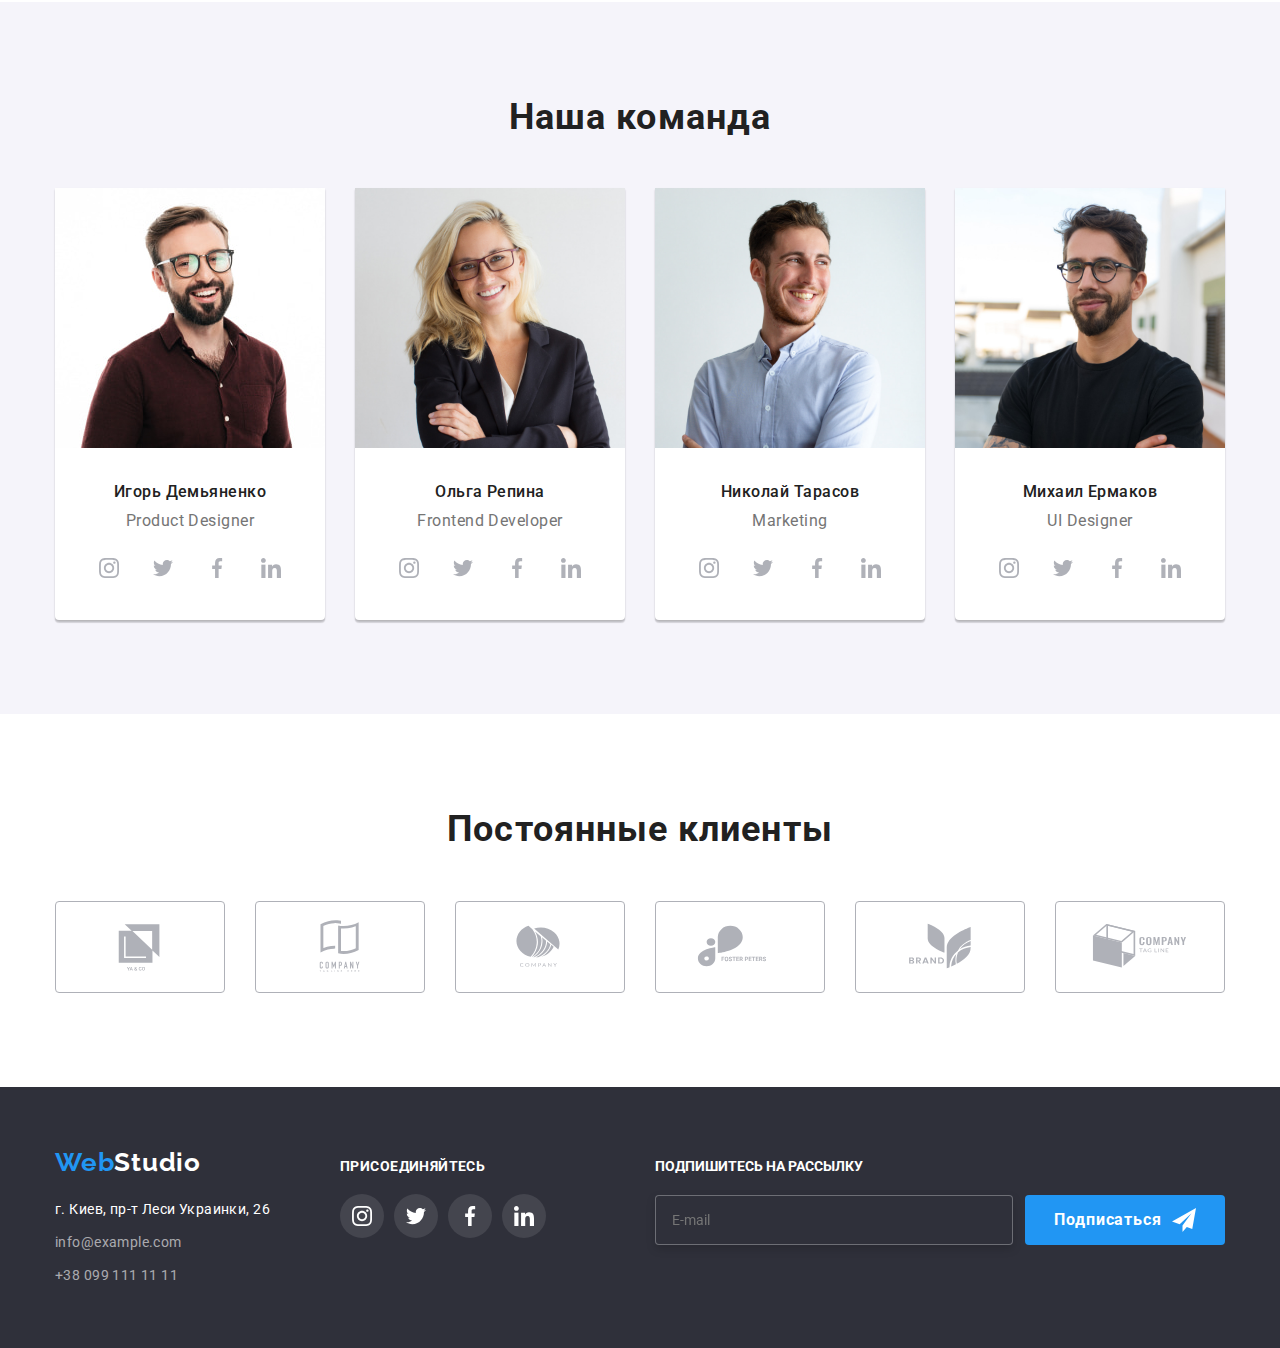
==== commit 24e35b2a: "Внесение правок" ====
--- a/index.html
+++ b/index.html
@@ -60,8 +60,8 @@
     <!-- Герой -->
     <section class="hero">
       <div class="container">
-        <h1 class="hero-main">Эффективные решения для вашего бизнеса</h1>
-        <button type="button" class="hero-button" data-modal-open>Заказать услугу</button>
+        <h1 class="hero__title">Эффективные решения для вашего бизнеса</h1>
+        <button type="button" class="hero__button" data-modal-open>Заказать услугу</button>
       </div>
     </section>
     <!-- Наши преимущества -->
--- a/css/styles.css
+++ b/css/styles.css
@@ -45,10 +45,14 @@
   margin: 0 auto;
 }
 
-img {
+/* img {
   display: block;
   max-width: 100%;
   height: auto;
+} */
+
+button {
+
 }
 
 /* ----------HEADER---------- */
@@ -178,7 +182,7 @@
   background-color: var(--color-basement);
 }
 
-.hero-main {
+.hero__title {
   width: 670px;
   margin: 0 auto 30px auto;
   font-family: 'Roboto';
@@ -191,7 +195,7 @@
   color: var(--color-white);
 }
 
-.hero-button {
+.hero__button {
   display: inline-block;
   padding: 10px 32px;
   border-radius: 4px;
@@ -209,8 +213,8 @@
   transition: background-color var(--transition-time) var(--cubic-function);
 }
 
-.hero-button:hover,
-.hero-button:focus {
+.hero__button:hover,
+.hero__button:focus {
 background-color: var(--color-hover);
 }
 
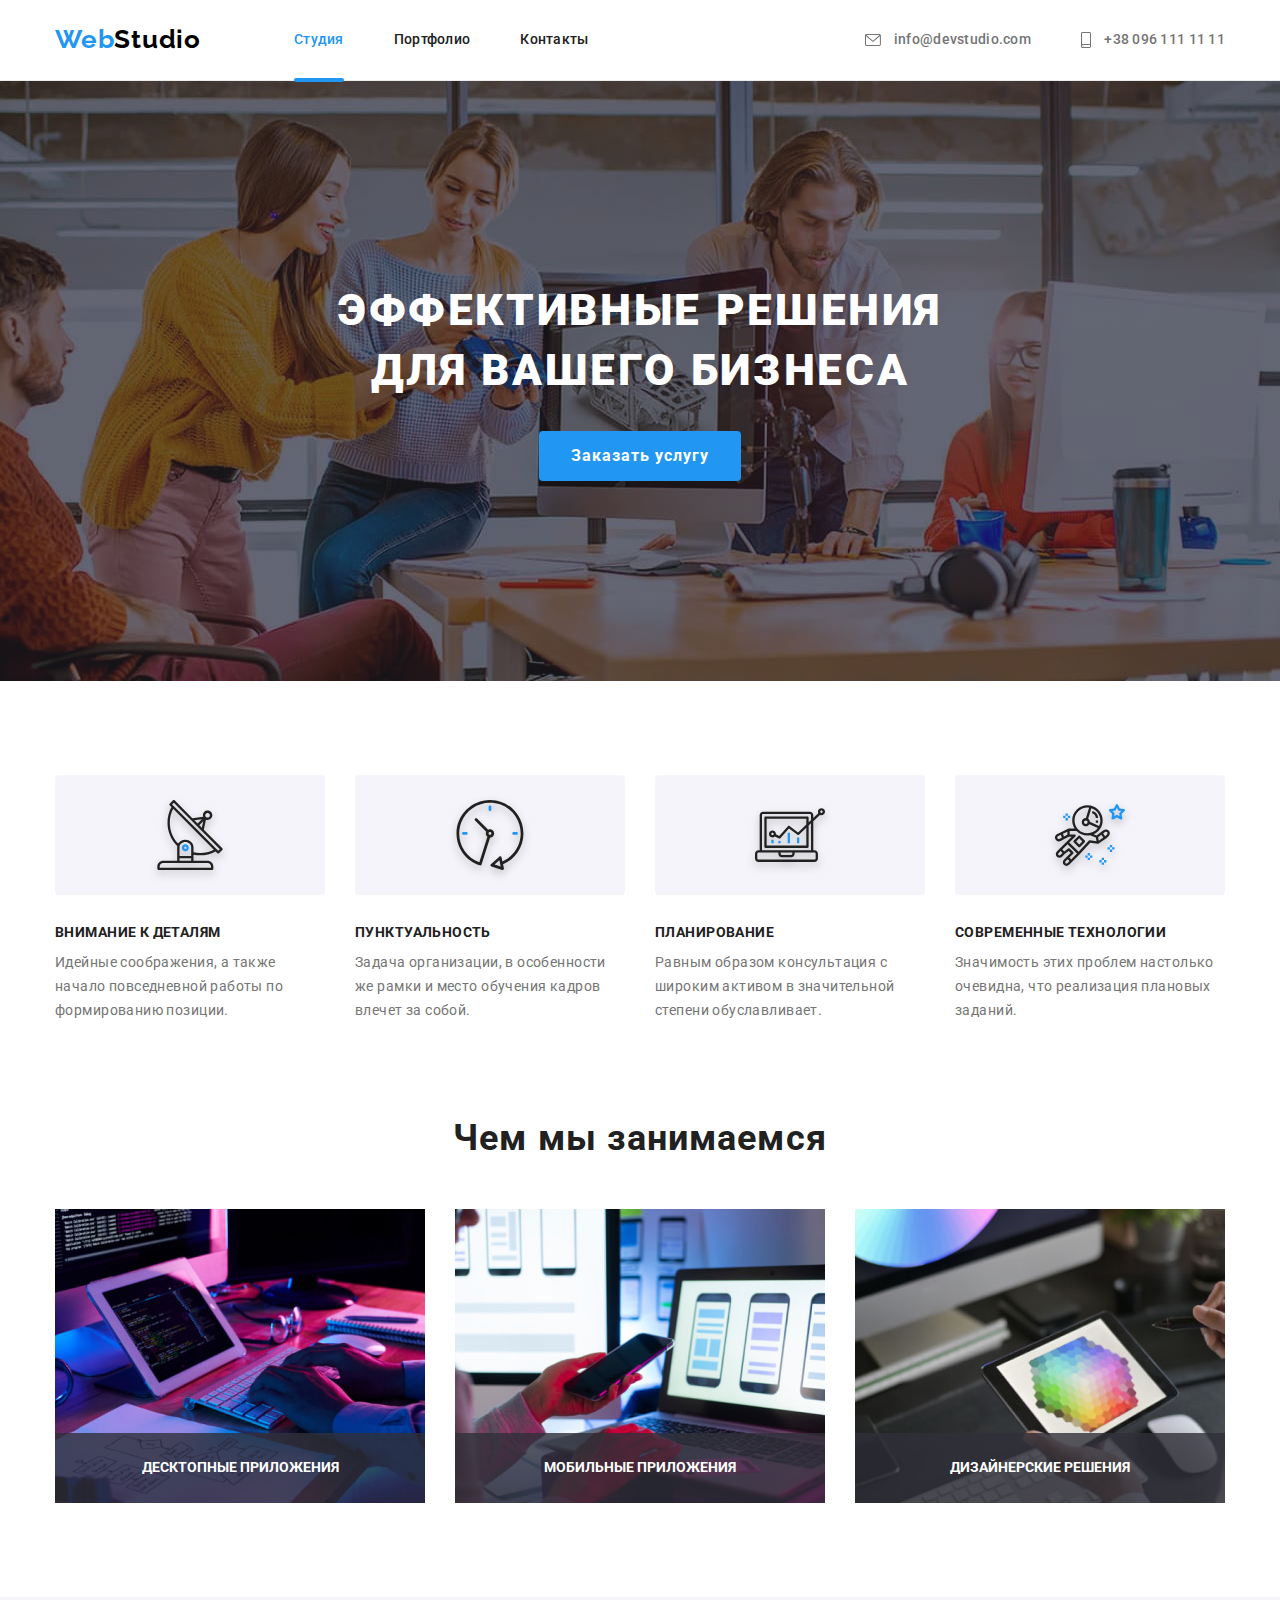
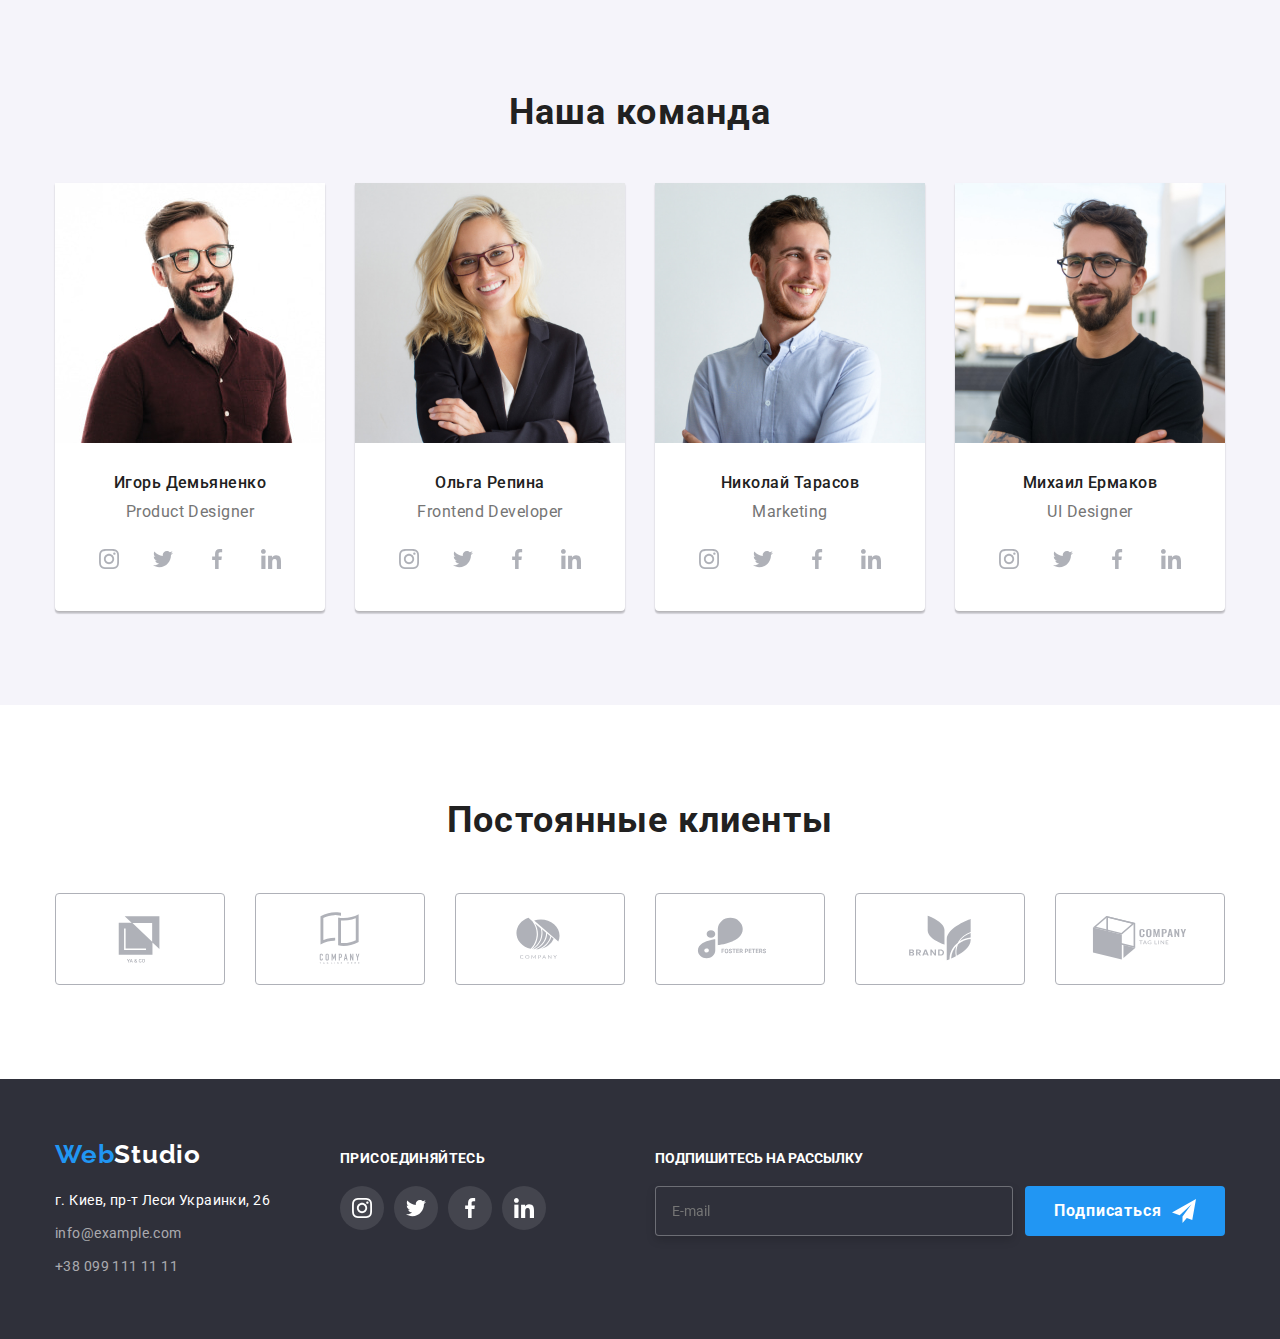
==== commit 3a8d210c: "Внесение правок" ====
--- a/index.html
+++ b/index.html
@@ -61,124 +61,120 @@
     <section class="hero">
       <div class="container">
         <h1 class="hero__title">Эффективные решения для вашего бизнеса</h1>
-        <button type="button" class="hero__button" data-modal-open>Заказать услугу</button>
+        <button type="button" class="button hero__button" data-modal-open>Заказать услугу</button>
       </div>
     </section>
     <!-- Наши преимущества -->
     <section class="benefits">
       <div class="container">
         <h2 class="title-hide">Наши преимущества</h2>
-        <ul class="benefits-list list">
-          <li class="benefits-list-item">
-            <div class="benefits-content">
-              <svg width="70" height="70" class="benefits-icon">
+        <ul class="benefits__list list">
+          <li class="benefits__item">
+            <div class="benefits__content">
+              <svg width="70" height="70" class="benefits__icon">
                 <use href="./images/icons.svg#icon-benefits1"></use>
               </svg>
             </div>
-            <h3 class="benefits-list-item-title">Внимание к деталям</h3>
-            <p class="benefits-list-item-text">Идейные соображения, а также начало повседневной работы по формированию позиции.</p>
-          </li>
-          <li class="benefits-list-item">
-            <div class="benefits-content">
-              <svg width="70" height="70" class="benefits-icon">
+            <h3 class="benefits__title">Внимание к деталям</h3>
+            <p class="benefits__text">Идейные соображения, а также начало повседневной работы по формированию позиции.</p>
+          </li>
+          <li class="benefits__item">
+            <div class="benefits__content">
+              <svg width="70" height="70" class="benefits__icon">
                 <use href="./images/icons.svg#icon-benefits2"></use>
               </svg>
             </div>
-            <h3 class="benefits-list-item-title">Пунктуальность</h3>
-            <p class="benefits-list-item-text">Задача организации, в особенности же рамки и место обучения кадров влечет за собой.</p>
-          </li>
-          <li class="benefits-list-item">
-            <div class="benefits-content">
-              <svg width="70" height="70" class="benefits-icon">
+            <h3 class="benefits__title">Пунктуальность</h3>
+            <p class="benefits__text">Задача организации, в особенности же рамки и место обучения кадров влечет за собой.</p>
+          </li>
+          <li class="benefits__item">
+            <div class="benefits__content">
+              <svg width="70" height="70" class="benefits__icon">
                 <use href="./images/icons.svg#icon-benefits3"></use>
               </svg>
             </div>
-            <h3 class="benefits-list-item-title">Планирование</h3>
-            <p class="benefits-list-item-text">Равным образом консультация с широким активом в значительной степени обуславливает.</p>
-          </li>
-          <li class="benefits-list-item">
-            <div class="benefits-content">
-              <svg width="70" height="70" class="benefits-icon">
+            <h3 class="benefits__title">Планирование</h3>
+            <p class="benefits__text">Равным образом консультация с широким активом в значительной степени обуславливает.</p>
+          </li>
+          <li class="benefits__item">
+            <div class="benefits__content">
+              <svg width="70" height="70" class="benefits__icon">
                 <use href="./images/icons.svg#icon-benefits4"></use>
               </svg>
             </div>
-            <h3 class="benefits-list-item-title">Современные технологии</h3>
-            <p class="benefits-list-item-text">Значимость этих проблем настолько очевидна, что реализация плановых заданий.</p>
+            <h3 class="benefits__title">Современные технологии</h3>
+            <p class="benefits__text">Значимость этих проблем настолько очевидна, что реализация плановых заданий.</p>
           </li>
         </ul>
       </div>
     </section>
     <!-- Чем мы занимаемся -->
-    <section class="wawd">
-      <div class="container doing">
-        <h2 class="doing-title">Чем мы занимаемся</h2>
-        <ul class="doing-list list">
-          <li class="doing-list-item">
-            <img class="doing-list-item-image"
+    <section class="doing">
+      <div class="container">
+        <h2 class="doing__title">Чем мы занимаемся</h2>
+        <ul class="doing__list list">
+          <li class="doing__item">
+            <img class="doing__image"
               src="./images/img_01.jpg"
               alt="Разработка програмного обеспечения"
               height="294"
             />
-            <p class="galery-description">Десктопные приложения</p>
-          </li>
-          <li class="doing-list-item">
-            <img class="doing-list-item-image"
+            <p class="doing__description">Десктопные приложения</p>
+          </li>
+          <li class="doing__item">
+            <img class="doing__image"
               src="./images/img_02.jpg"
               alt="Тестирование мобильного приложения"
               height="294"
             />
-            <p class="galery-description">Мобильные приложения</p>
-          </li>
-          <li class="doing-list-item">
-            <img class="doing-list-item-image"
+            <p class="doing__description">Мобильные приложения</p>
+          </li>
+          <li class="doing__item">
+            <img class="doing__image"
               src="./images/img_03.jpg"
               alt="Работа с палитрой цветов"
               height="294"
             />
-            <p class="galery-description">Дизайнерские решения</p>
+            <p class="doing__description">Дизайнерские решения</p>
           </li>
         </ul>
       </div>
     </section>
     <!-- Наша команда -->
-    <section class="our-team">
+    <section class="team">
       <div class="container">
-        <h2 class="team-title">Наша команда</h2>
-        <ul class="team-list list">
-          <li class="team-list-item">
-            <img
-              src="./images/img_04.jpg"
-              alt="фото-Игорь-Демьяненко"
-              width="270"
-            />
-            <div class="team-content">
-              <h3 class="team-list-item-teammate">Игорь Демьяненко</h3>
-              <p class="team-list-item-position" lang="en">Product Designer</p>
-              <ul class="masters-soc-list list">
-                <li class="masters-soc-item">
-                  <a href="#" class="masters-soc-link link">
-                    <svg width="20" height="20" class="master-soc-icon">
+        <h2 class="team__title">Наша команда</h2>
+        <ul class="team__list list">
+          <li class="team__item">
+            <img src="./images/img_04.jpg" alt="фото-Игорь-Демьяненко" width="270" />
+            <div class="team__content">
+              <h3 class="team__teammate">Игорь Демьяненко</h3>
+              <p class="team__position" lang="en">Product Designer</p>
+              <ul class="masters__soc-list list">
+                <li class="masters__soc-item">
+                  <a href="#" class="masters__soc-link link">
+                    <svg width="20" height="20" class="master__soc-icon">
                       <use href="./images/icons.svg#icon-instagram"></use>
                     </svg>
                   </a>
                 </li>
-                <li class="masters-soc-item">
-                  <a href="#" class="masters-soc-link link">
-                    <svg width="20" height="20" class="master-soc-icon">
+                <li class="masters__soc-item">
+                  <a href="#" class="masters__soc-link link">
+                    <svg width="20" height="20" class="master__soc-icon">
                       <use href="./images/icons.svg#icon-twitter"></use>
                     </svg>
                   </a>
                 </li>
-                <li class="masters-soc-item">
-                  <a href="#" class="masters-soc-link link">
-                    <svg width="20" height="20" class="master-soc-icon">
+                <li class="masters__soc-item">
+                  <a href="#" class="masters__soc-link link">
+                    <svg width="20" height="20" class="master__soc-icon">
                       <use href="./images/icons.svg#icon-facebook"></use>
                     </svg>
                   </a>
                 </li>
-                <li class="masters-soc-item">
-                  <a href="#" class="masters-soc-link link">
-                    <svg width="20" height="20" class="master-soc-icon">
+                <li class="masters__soc-item">
+                  <a href="#" class="masters__soc-link link">
+                    <svg width="20" height="20" class="master__soc-icon">
                       <use href="./images/icons.svg#icon-linkedin"></use>
                     </svg>
                   </a>
@@ -186,40 +182,36 @@
               </ul>
             </div>
           </li>
-          <li class="team-list-item">
-            <img
-              src="./images/img_05.jpg"
-              alt="фото-Ольга-Репна"
-              width="270"
-            />
-            <div class="team-content">
-              <h3 class="team-list-item-teammate">Ольга Репина</h3>
-              <p class="team-list-item-position" lang="en">Frontend Developer</p>
-              <ul class="masters-soc-list list">
-                <li class="masters-soc-item">
-                  <a href="#" class="masters-soc-link link">
-                    <svg width="20" height="20" class="master-soc-icon">
+          <li class="team__item">
+            <img src="./images/img_05.jpg" alt="фото-Ольга-Репна" width="270" />
+            <div class="team__content">
+              <h3 class="team__teammate">Ольга Репина</h3>
+              <p class="team__position" lang="en">Frontend Developer</p>
+              <ul class="masters__soc-list list">
+                <li class="masters__soc-item">
+                  <a href="#" class="masters__soc-link link">
+                    <svg width="20" height="20" class="master__soc-icon">
                       <use href="./images/icons.svg#icon-instagram"></use>
                     </svg>
                   </a>
                 </li>
-                <li class="masters-soc-item">
-                  <a href="#" class="masters-soc-link link">
-                    <svg width="20" height="20" class="master-soc-icon">
+                <li class="masters__soc-item">
+                  <a href="#" class="masters__soc-link link">
+                    <svg width="20" height="20" class="master__soc-icon">
                       <use href="./images/icons.svg#icon-twitter"></use>
                     </svg>
                   </a>
                 </li>
-                <li class="masters-soc-item">
-                  <a href="#" class="masters-soc-link link">
-                    <svg width="20" height="20" class="master-soc-icon">
+                <li class="masters__soc-item">
+                  <a href="#" class="masters__soc-link link">
+                    <svg width="20" height="20" class="master__soc-icon">
                       <use href="./images/icons.svg#icon-facebook"></use>
                     </svg>
                   </a>
                 </li>
-                <li class="masters-soc-item">
-                  <a href="#" class="masters-soc-link link">
-                    <svg width="20" height="20" class="master-soc-icon">
+                <li class="masters__soc-item">
+                  <a href="#" class="masters__soc-link link">
+                    <svg width="20" height="20" class="master__soc-icon">
                       <use href="./images/icons.svg#icon-linkedin"></use>
                     </svg>
                   </a>
@@ -227,40 +219,36 @@
               </ul>
             </div>
           </li>
-          <li class="team-list-item">
-            <img
-              src="./images/img_06.jpg"
-              alt="фото-Николай-Тарасов"
-              width="270"
-            />
-            <div class="team-content">
-              <h3 class="team-list-item-teammate">Николай Тарасов</h3>
-              <p class="team-list-item-position" lang="en">Marketing</p>
-              <ul class="masters-soc-list list">
-                <li class="masters-soc-item">
-                  <a href="#" class="masters-soc-link link">
-                    <svg width="20" height="20" class="master-soc-icon">
+          <li class="team__item">
+            <img src="./images/img_06.jpg" alt="фото-Николай-Тарасов" width="270" />
+            <div class="team__content">
+              <h3 class="team__teammate">Николай Тарасов</h3>
+              <p class="team__position" lang="en">Marketing</p>
+              <ul class="masters__soc-list list">
+                <li class="masters__soc-item">
+                  <a href="#" class="masters__soc-link link">
+                    <svg width="20" height="20" class="master__soc-icon">
                       <use href="./images/icons.svg#icon-instagram"></use>
                     </svg>
                   </a>
                 </li>
-                <li class="masters-soc-item">
-                  <a href="#" class="masters-soc-link link">
-                    <svg width="20" height="20" class="master-soc-icon">
+                <li class="masters__soc-item">
+                  <a href="#" class="masters__soc-link link">
+                    <svg width="20" height="20" class="master__soc-icon">
                       <use href="./images/icons.svg#icon-twitter"></use>
                     </svg>
                   </a>
                 </li>
-                <li class="masters-soc-item">
-                  <a href="#" class="masters-soc-link link">
-                    <svg width="20" height="20" class="master-soc-icon">
+                <li class="masters__soc-item">
+                  <a href="#" class="masters__soc-link link">
+                    <svg width="20" height="20" class="master__soc-icon">
                       <use href="./images/icons.svg#icon-facebook"></use>
                     </svg>
                   </a>
                 </li>
-                <li class="masters-soc-item">
-                  <a href="#" class="masters-soc-link link">
-                    <svg width="20" height="20" class="master-soc-icon">
+                <li class="masters__soc-item">
+                  <a href="#" class="masters__soc-link link">
+                    <svg width="20" height="20" class="master__soc-icon">
                       <use href="./images/icons.svg#icon-linkedin"></use>
                     </svg>
                   </a>
@@ -268,40 +256,36 @@
               </ul>
             </div>
           </li>
-          <li class="team-list-item">
-            <img
-              src="./images/img_07.jpg"
-              alt="фото-Михаил-Ермаков"
-              width="270"
-            />
-            <div class="team-content">
-              <h3 class="team-list-item-teammate">Михаил Ермаков</h3>
-              <p class="team-list-item-position" lang="en">UI Designer</p>
-              <ul class="masters-soc-list list">
-                <li class="masters-soc-item">
-                  <a href="#" class="masters-soc-link link">
-                    <svg width="20" height="20" class="master-soc-icon">
+          <li class="team__item">
+            <img src="./images/img_07.jpg" alt="фото-Михаил-Ермаков" width="270" />
+            <div class="team__content">
+              <h3 class="team__teammate">Михаил Ермаков</h3>
+              <p class="team__position" lang="en">UI Designer</p>
+              <ul class="masters__soc-list list">
+                <li class="masters__soc-item">
+                  <a href="#" class="masters__soc-link link">
+                    <svg width="20" height="20" class="master__soc-icon">
                       <use href="./images/icons.svg#icon-instagram"></use>
                     </svg>
                   </a>
                 </li>
-                <li class="masters-soc-item">
-                  <a href="#" class="masters-soc-link link">
-                    <svg width="20" height="20" class="master-soc-icon">
+                <li class="masters__soc-item">
+                  <a href="#" class="masters__soc-link link">
+                    <svg width="20" height="20" class="master__soc-icon">
                       <use href="./images/icons.svg#icon-twitter"></use>
                     </svg>
                   </a>
                 </li>
-                <li class="masters-soc-item">
-                  <a href="#" class="masters-soc-link link">
-                    <svg width="20" height="20" class="master-soc-icon">
+                <li class="masters__soc-item">
+                  <a href="#" class="masters__soc-link link">
+                    <svg width="20" height="20" class="master__soc-icon">
                       <use href="./images/icons.svg#icon-facebook"></use>
                     </svg>
                   </a>
                 </li>
-                <li class="masters-soc-item">
-                  <a href="#" class="masters-soc-link link">
-                    <svg width="20" height="20" class="master-soc-icon">
+                <li class="masters__soc-item">
+                  <a href="#" class="masters__soc-link link">
+                    <svg width="20" height="20" class="master__soc-icon">
                       <use href="./images/icons.svg#icon-linkedin"></use>
                     </svg>
                   </a>
@@ -315,46 +299,46 @@
     <!-- Постоянные клиенты -->
     <section class="clients">
       <div class="container">
-        <h2 class="clients-title">Постоянные клиенты</h2>
-        <ul class="clients-list list">
-          <li class="clients-item">
-            <a href="#" class="clients-link">
-              <svg width="106" height="60" class="clients-icon">
+        <h2 class="clients__title">Постоянные клиенты</h2>
+        <ul class="clients__list list">
+          <li class="clients__item">
+            <a href="#" class="clients__link">
+              <svg width="106" height="60" class="clients__icon">
                 <use href="./images/icons.svg#icon-client1"></use>
               </svg>
             </a>
           </li>
-          <li class="clients-item">
-            <a class="clients-link" href="#">
-              <svg width="106" height="60" class="clients-icon">
+          <li class="clients__item">
+            <a class="clients__link" href="#">
+              <svg width="106" height="60" class="clients__icon">
                 <use href="./images/icons.svg#icon-client2"></use>
               </svg>
             </a>
           </li>
-          <li class="clients-item">
-            <a class="clients-link" href="#">
-              <svg width="106" height="60" class="clients-icon">
+          <li class="clients__item">
+            <a class="clients__link" href="#">
+              <svg width="106" height="60" class="clients__icon">
                 <use href="./images/icons.svg#icon-client3"></use>
               </svg>
             </a>
           </li>
-          <li class="clients-item">
-            <a class="clients-link" href="#">
-              <svg width="106" height="60" class="clients-icon">
+          <li class="clients__item">
+            <a class="clients__link" href="#">
+              <svg width="106" height="60" class="clients__icon">
                   <use href="./images/icons.svg#icon-client4"></use>
               </svg>
             </a>
           </li>
-          <li class="clients-item">
-            <a class="clients-link" href="#">
-              <svg width="106" height="60" class="clients-icon">
+          <li class="clients__item">
+            <a class="clients__link" href="#">
+              <svg width="106" height="60" class="clients__icon">
                 <use href="./images/icons.svg#icon-client5"></use>
               </svg>
             </a>
           </li>
-          <li class="clients-item">
-            <a class="clients-link" href="#">
-              <svg width="106" height="60" class="clients-icon">
+          <li class="clients__item">
+            <a class="clients__link" href="#">
+              <svg width="106" height="60" class="clients__icon">
                 <use href="./images/icons.svg#icon-client6"></use>
               </svg>
             </a>
@@ -364,71 +348,73 @@
     </section>
   </main>
   <!-- Подвал -->
-  <footer class="basement">
-    <div class="container basement-container">
-      <div class="address-container">
-        <a href="index.html" class="basement-link link"><span lang="en">Web<span class="basement-link-span">Studio</span></span></a>
-        <address class="basement-adress">
-          <p class="basement-adress-post">г. Киев, пр-т Леси Украинки, 26</p>
-          <ul class="basement-adress-mt list">
-            <li class="basement-adress-item">
-              <a href="mailto:info@example.com" class="basement-adress-mt-link link">info@example.com</a>
+  <footer class="footer">
+    <div class="container">
+      <div class="address-wrapper">
+        <a href="index.html" class="logo footer__logo link"><span lang="en" class="footer__logo--span">Web</span>Studio</a>
+        <address class="footer-adress">
+          <p class="footer-adress__post">г. Киев, пр-т Леси Украинки, 26</p>
+          <ul class="footer-contacts list">
+            <li class="footer-adress__item">
+              <a href="mailto:info@example.com" class="footer-contacts__link link">info@example.com</a>
             </li>
-            <li class="basement-adress-item">
-              <a href="tel:+380991111111" class="basement-adress-mt-link link">+38 099 111 11 11</a>
+            <li class="footer-adress__item">
+              <a href="tel:+380991111111" class="footer-contacts__link link">+38 099 111 11 11</a>
             </li>
           </ul>
         </address>
       </div>
+      <!-- Присоединяйтесь -->
       <div class="socials">
-        <p class="socials-text">Присоединяйтесь</p>
-        <ul class="socials-list list">
-          <li class="socials-item">
-            <a class="socials-link" href="#">
-              <svg width="20" height="20" class="socials-icon">
+        <p class="socials__text">Присоединяйтесь</p>
+        <ul class="socials__list list">
+          <li class="socials__item">
+            <a class="socials__link" href="#">
+              <svg width="20" height="20" class="socials__icon">
                 <use href="./images/icons.svg#icon-instagram"></use>
               </svg>
             </a>
           </li>
-          <li class="socials-item">
-            <a class="socials-link" href="#">
-              <svg width="20" height="20" class="socials-icon">
+          <li class="socials__item">
+            <a class="socials__link" href="#">
+              <svg width="20" height="20" class="socials__icon">
                 <use href="./images/icons.svg#icon-twitter"></use>
               </svg>
             </a>
           </li>
-          <li class="socials-item">
-            <a class="socials-link" href="#">
-              <svg width="20" height="20" class="socials-icon">
+          <li class="socials__item">
+            <a class="socials__link" href="#">
+              <svg width="20" height="20" class="socials__icon">
                 <use href="./images/icons.svg#icon-facebook"></use>
               </svg>
             </a>
           </li>
-          <li class="socials-item">
-            <a class="socials-link" href="#">
-              <svg width="20" height="20" class="socials-icon">
+          <li class="socials__item">
+            <a class="socials__link" href="#">
+              <svg width="20" height="20" class="socials__icon">
                 <use href="./images/icons.svg#icon-linkedin"></use>
               </svg>
             </a>
           </li>
         </ul>
       </div>
+      <!-- Подпишитесь -->
       <div class="subscribe">
-        <strong class="subscribe-title">Подпишитесь на рассылку</strong>
-        <form class="subscribe-form">
+        <strong class="subscribe__title">Подпишитесь на рассылку</strong>
+        <form class="subscribe__form">
           <label>
-            <input type="email" name="email" placeholder="E-mail" class="email-field" />
+            <input type="email" name="email" placeholder="E-mail" class="subscribe__input" />
           </label>
-          <button class="subscribe-button" type="submit">
+          <button class="subscribe__button" type="submit">
             Подписаться
-            <svg class="send-icon" width="24" height="24">
+            <svg class="subscribe__icon" width="24" height="24">
               <use href="./images/icons.svg#icon-modal-send"></use>
             </svg>
           </button>
         </form>
       </div>
     </div>
-  </footer> 
+  </footer>
   <!-- Бекдроп -->
   <div class="backdrop is-hidden" data-modal>
     <div class="modal-window">
--- a/css/styles.css
+++ b/css/styles.css
@@ -6,7 +6,7 @@
   --color-gray: #757575;
   --color-white: #ffffff;
   --color-team: #f5f4fa;
-  --color-basement: #2f303a;
+  --color-footer: #2f303a;
   --color-alpha: rgba(255, 255, 255, 0.6);
   --color-icon: #afb1B8;
   --shadows: 0px 3px 1px rgba(0, 0, 0, 0.1), 0px 1px 2px rgba(0, 0, 0, 0.08), 0px 2px 2px rgba(0, 0, 0, 0.12);
@@ -45,14 +45,15 @@
   margin: 0 auto;
 }
 
-/* img {
+img {
   display: block;
   max-width: 100%;
   height: auto;
-} */
+}
 
 button {
-
+  padding: 0;
+  cursor: pointer;
 }
 
 /* ----------HEADER---------- */
@@ -179,7 +180,7 @@
   background-repeat: no-repeat;
   padding: 200px 0;
   text-align: center;
-  background-color: var(--color-basement);
+  background-color: var(--color-footer);
 }
 
 .hero__title {
@@ -209,7 +210,6 @@
   border: none;
   color: var(--color-white);
   background-color: var(--color-accent);
-  cursor: pointer;
   transition: background-color var(--transition-time) var(--cubic-function);
 }
 
@@ -240,16 +240,16 @@
   padding-bottom: 94px;
 }
 
-.benefits-list {
+.benefits__list {
   display: flex;
   justify-content: space-between;
 }
 
-.benefits-list-item {
+.benefits__item {
   flex-basis: calc((100% - 3 * 30px) / 4);
 }
 
-.benefits-content {
+.benefits__content {
   display: flex;
   width: 270px;
   height: 120px;
@@ -260,11 +260,11 @@
   margin-bottom: 30px;
 }
 
-.benefits-list-item + .benefits-list-item {
+.benefits__item + .benefits__item {
   margin-left: 30px;
 }
 
-.benefits-list-item-title {
+.benefits__title {
   margin-bottom: 10px;
   font-size: 14px;
   line-height: 1.14;
@@ -273,25 +273,25 @@
   color: var(--color-header);
 }
 
-.benefits-list-item-text {
+.benefits__text {
   font-size: 14px;
   line-height: 1.71;
   letter-spacing: 0.03em;
   color: var(--color-gray);
 }
 
-.benefits-icon {
+.benefits__icon {
   border-radius: 4px;
   filter: drop-shadow(0px 4px 4px rgba(0, 0, 0, 0.25));
 }
 
 /* ----------ЧЕМ МЫ ЗАНИМАЕМСЯ---------- */
 
-.wawd {
+.doing {
   padding-bottom: 94px;
 }
 
-.doing-title {
+.doing__title {
   margin-bottom: 50px;
   font-size: 36px;
   line-height: 1.17;
@@ -300,24 +300,24 @@
   color: var(--color-header);
 }
 
-.doing-list {
-  display: flex;
-}
-
-.doing-list-item {
+.doing__list {
+  display: flex;
+}
+
+.doing__item {
   position: relative;
 }
 
-.doing-list-item:not(:last-child) {
+.doing__item:not(:last-child) {
   margin-right: 30px;
 }
 
 /* 2й вариант */
-/* .doing-list-item + .doing-list-item{
+/* .doing__item + .doing__item{
   margin-left: 30px;
 } */
 
-.galery-description {
+.doing__description {
   display: flex;
   justify-content: center;
   align-items: center;
@@ -335,13 +335,13 @@
 
 /* ----------НАША КОМАНДА---------- */
 
-.our-team {
+.team {
   background-color: var(--color-team);
   padding-top: 94px;
   padding-bottom: 94px; 
   }
 
-.team-title {
+.team__title {
   margin-bottom: 50px;
   font-size: 36px;
   line-height: 1.17;
@@ -350,27 +350,27 @@
   color: var(--color-header);
 }
 
-.team-list {
-  display: flex;
-}
-
-.team-list-item {
+.team__list {
+  display: flex;
+}
+
+.team__item {
   min-width: 270px;
   box-shadow: var(--shadows);
   border-radius: 0px 0px 4px 4px;
   background-color: var(--color-white);
 }
 
-.team-list-item + .team-list-item {
+.team__item + .team__item {
   margin-left: 30px;
 }
 
-.team-content {
+.team__content {
   padding-bottom: 30px;
   padding-top: 30px;
 }
 
-.team-list-item-teammate {
+.team__teammate {
   margin-bottom: 10px;
   font-weight: 500;
   font-size: 16px;
@@ -380,11 +380,11 @@
   color: var(--color-header);
 }
 
-.masters-soc-item:first-child {
+.masters__soc-item:first-child {
   margin-left: 0;
 }
 
-.team-list-item-position {
+.team__position {
   font-size: 16px;
   line-height: 1.19;
   text-align: center;
@@ -393,18 +393,18 @@
   color: var(--color-gray);   
 }
 
-.masters-soc-list {
-  display: flex;
-  justify-content: center;
-}
-
-.masters-soc-item {
+.masters__soc-list {
+  display: flex;
+  justify-content: center;
+}
+
+.masters__soc-item {
   width: 44px;
   height: 44px;
   margin-left: 10px;
 }
 
-.masters-soc-link {
+.masters__soc-link {
   display: flex;
   align-items: center;
   justify-content: center;
@@ -413,18 +413,18 @@
   border-radius: 50%;
 }
 
-.our-team .masters-soc-link{
+.team .masters__soc-link{
   color: #afb1b8;
   transition: color var(--transition-time) var(--cubic-function),
   background-color var(--transition-time) var(--cubic-function);
 }
 
-.master-soc-icon {
+.master__soc-icon {
   fill: currentColor
 }
 
-.our-team .masters-soc-link:hover,
-.our-team .masters-soc-link:focus {
+.team .masters__soc-link:hover,
+.team .masters__soc-link:focus {
   color: var(--color-white);
   background-color: var(--color-accent);
 }
@@ -437,7 +437,7 @@
   text-align: center;
 }
 
-.clients-title {
+.clients__title {
   margin-bottom: 50px;
   font-family: "Roboto";
   font-style: normal;
@@ -448,15 +448,15 @@
   letter-spacing: 0.03em;
 }
 
-.clients-list {
-  display: flex;
-}
-
-.clients-item + .clients-item {
+.clients__list {
+  display: flex;
+}
+
+.clients__item + .clients__item {
   margin-left: 30px;
 }
 
-.clients-link {
+.clients__link {
   width: 170px;
   height: 92px;
   display: flex;
@@ -470,19 +470,19 @@
     border-color var(--transition-time) var(--cubic-function);
 }
 
-.clients-icon {
+.clients__icon {
   display: flex;
   fill: currentColor;
 }
 
-.clients-link:hover,
-.clients-link:focus {
+.clients__link:hover,
+.clients__link:focus {
 color: var(--color-accent);
 border-color: var(--color-accent);
 }
 
-.clients-link:hover .clients-icon,
-.clients-link:focus .clients-icon {
+.clients__link:hover .clients__icon,
+.clients__link:focus .clients__icon {
   fill: var(--color-accent);
 }
 
@@ -621,46 +621,40 @@
 
 /* ----------ПОДВАЛ---------- */
 
-.basement {
+.footer {
   padding: 60px 0;
-  background-color: var(--color-basement);
   font-weight: 400;
   font-size: 14px;
   line-height: 1.71;
-  background-color: var(--color-basement);
-}
-
-.basement-container {
+  background-color: var(--color-footer);
+}
+
+.footer .container {
   display: flex;
   align-items: baseline;
 }
 
-.address-container {
+.address-wrapper {
   margin-right: 70px;
 }
 
-.basement-link {
+.footer__logo {
   display: inline-block;
   margin-bottom: 20px;
-  font-family: 'Raleway';
-  font-weight: 700;
-  font-size: 26px;
-  line-height: 1.19;
-  letter-spacing: 0.03em;
+  color: var(--color-white);
+}
+
+.footer__logo--span {
+  display: inline-block;
   color: var(--color-accent);
 }
 
-.basement-link-span {
-  display: inline-block;
-  color: var(--color-white);
-}
-
-.basement-adress {
+.footer-adress {
   display: block;
   font-style: normal;
 }
 
-.basement-adress-post {
+.footer-adress__post {
   margin-bottom: 9px;
   font-size: 14px;
   line-height: 1.71;
@@ -668,7 +662,7 @@
   color: var(--color-white);
 }
 
-.basement-adress-mt-link {
+.footer-contacts__link {
   font-size: 14px;
   line-height: 1.71;
   letter-spacing: 0.03em;
@@ -676,12 +670,12 @@
   transition: color var(--transition-time) var(--cubic-function);
 }
 
-.basement-adress-item:not(:last-child) {
+.footer-adress__item:not(:last-child) {
   margin-bottom: 9px;
 }
 
-.basement-adress-mt-link:hover,
-.basement-adress-mt-link:focus {
+.footer-contacts__link:hover,
+.footer-contacts__link:focus {
   color: var(--color-accent);
 }
 
@@ -691,7 +685,7 @@
   margin-right: auto;
 }
 
-.socials-text {
+.socials__text {
   display: block;
   color: var(--color-white);
   font-weight: 700;
@@ -702,15 +696,15 @@
   margin-bottom: 20px;
 }
 
-.socials-list {
-  display: flex;
-}
-
-.socials-item + .socials-item {
+.socials__list {
+  display: flex;
+}
+
+.socials__item + .socials__item {
   margin-left: 10px;
 }
 
-.socials-link {
+.socials__link {
   width: 44px;
   height: 44px;
   display: flex;
@@ -722,17 +716,17 @@
   transition: background-color var(--transition-time) var(--cubic-function);
 }
 
-.socials-link:hover,
-.socials-link:focus {
+.socials__link:hover,
+.socials__link:focus {
   background-color: var(--color-accent);
 }
 
-.socials-link:hover .socials-icon,
-.socials-link:focus .socials-icon {
+.socials__link:hover .socials__icon,
+.socials__link:focus .socials__icon {
   fill: var(--color-white);
 }
 
-.socials-icon {
+.socials__icon {
   width: 20px;
   height: 20px;
   fill: var(--color-white);
@@ -740,7 +734,7 @@
 
 /* ПОДПИШИТЕСЬ НА РАССЫЛКУ */
 
-.subscribe-form {
+.subscribe__form {
   display: flex;
   align-items: flex-end;
 }
@@ -750,7 +744,7 @@
   margin-right: 12px;
 }
 
-.subscribe-title {
+.subscribe__title {
   display: block;
   font-size: 14px;
   line-height: 1.14;
@@ -759,7 +753,7 @@
   margin-bottom: 20px;
 }
 
-.basement .email-field {
+.footer .subscribe__input {
   color: var(--color-white);
   width: 358px;
   height: 50px;
@@ -770,11 +764,10 @@
   background-color: #2f303a;
 }
 
-.subscribe-button {
-  display: flex;
-  align-items: center;
-  justify-content: center;
-  padding: 0;
+.subscribe__button {
+  display: flex;
+  align-items: center;
+  justify-content: center;
   width: 200px;
   height: 50px;
   border: none;
@@ -786,18 +779,13 @@
   color: var(--color-white);
   background-color: #2196f3;
   box-shadow: var(--box-shadow);
-  cursor: pointer;
-}
-
-.send-icon {
+}
+
+.subscribe__icon {
   margin-left: 10px;
 }
 
-
-
-
-
-/* Модальное окно */
+/* Всё, что относится к модальному окну и бекдропу */
 
 /* Фон модального окна */
 .backdrop {
@@ -820,7 +808,7 @@
   transform: translate(-50%, -50%) scale(0);
 }
 
-/* Собственно модальное окно */
+/* Модальное окно */
 .modal-window {
   position: fixed;
   left: 50%;
@@ -847,7 +835,6 @@
   height: 30px;
   border: 1px solid rgba(0, 0, 0, 0.1);
   border-radius: 50%;
-  cursor: pointer;
   background-color: var(--color-white);
   transition: color var(--transition-time) var(--cubic-function),
   border-color var(--transition-time) var(--cubic-function);
@@ -1015,9 +1002,7 @@
   box-shadow: var(--shadows);
   color: var(--background-color);
   background-color: var(--color-hover);
-  padding: 0;
   border: 0;
-  cursor: pointer;
   font-weight: 700;
   font-size: 16px;
   line-height: 1.9;
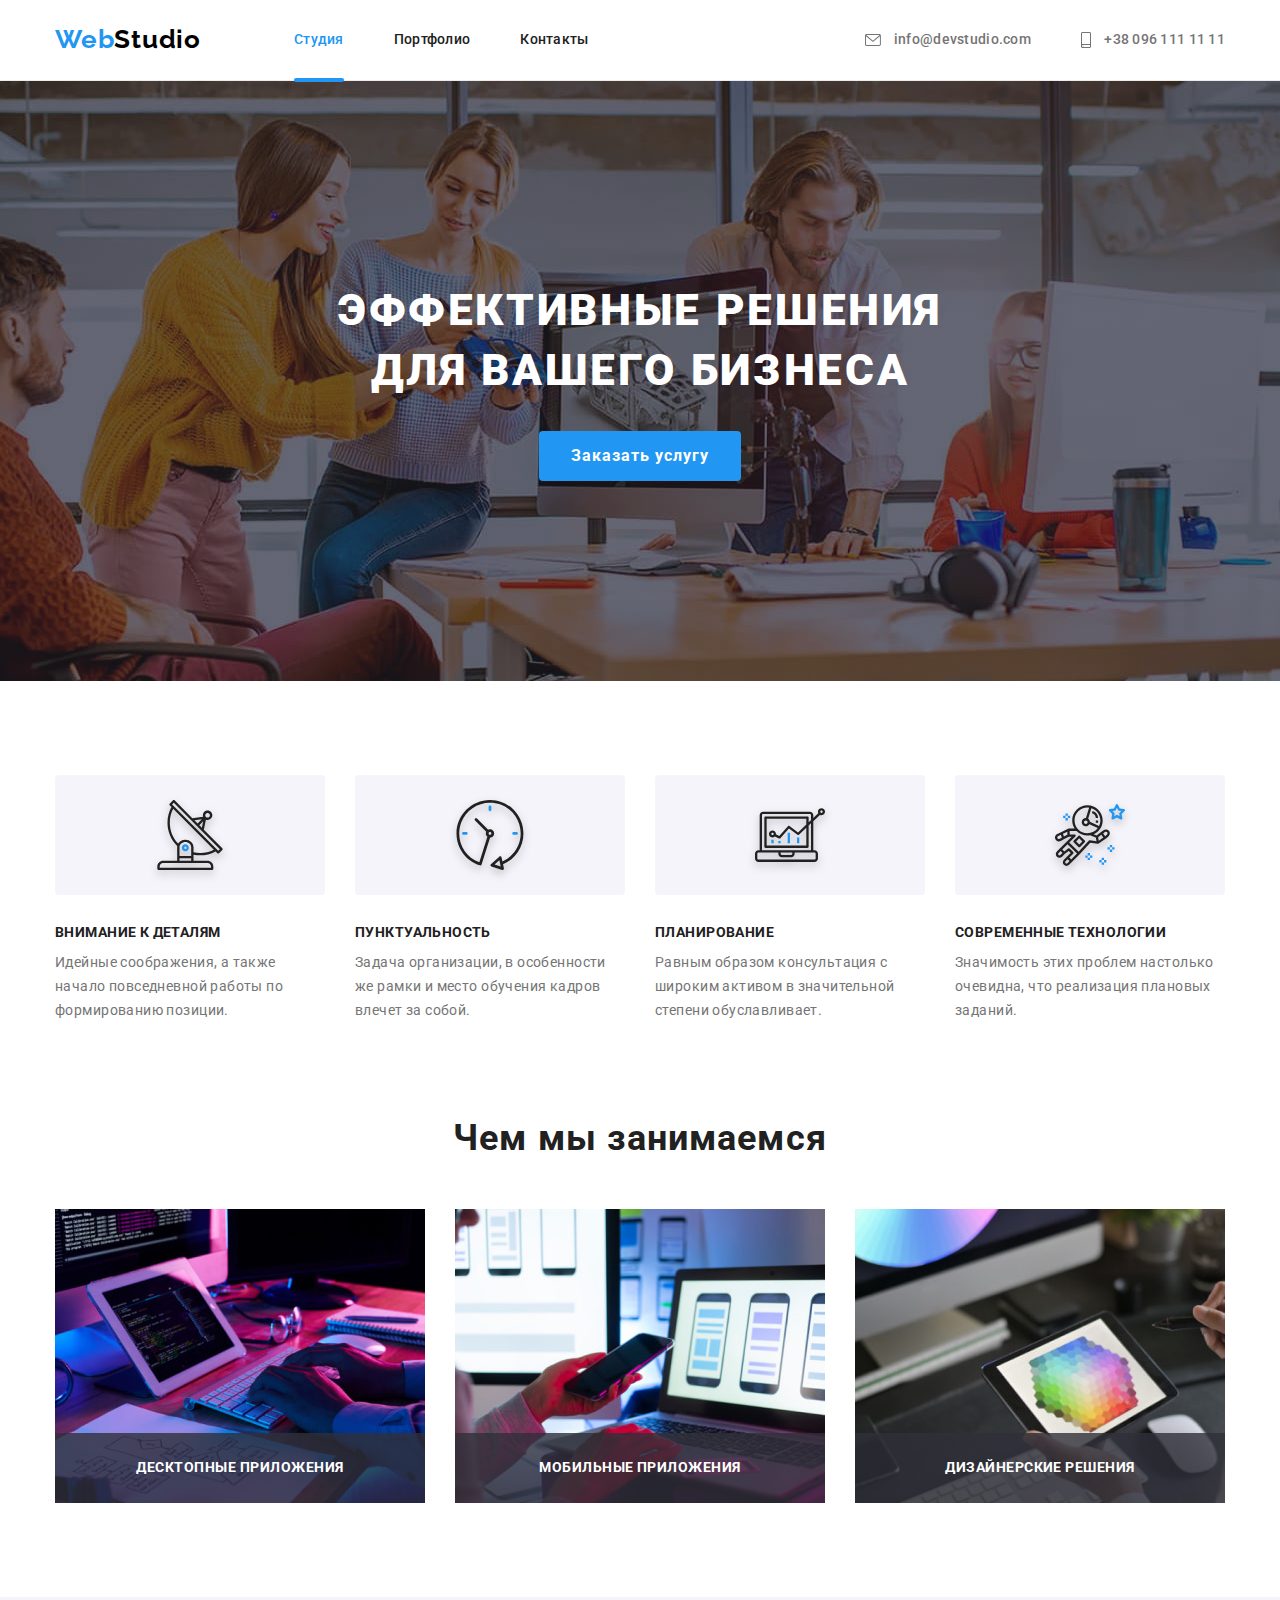
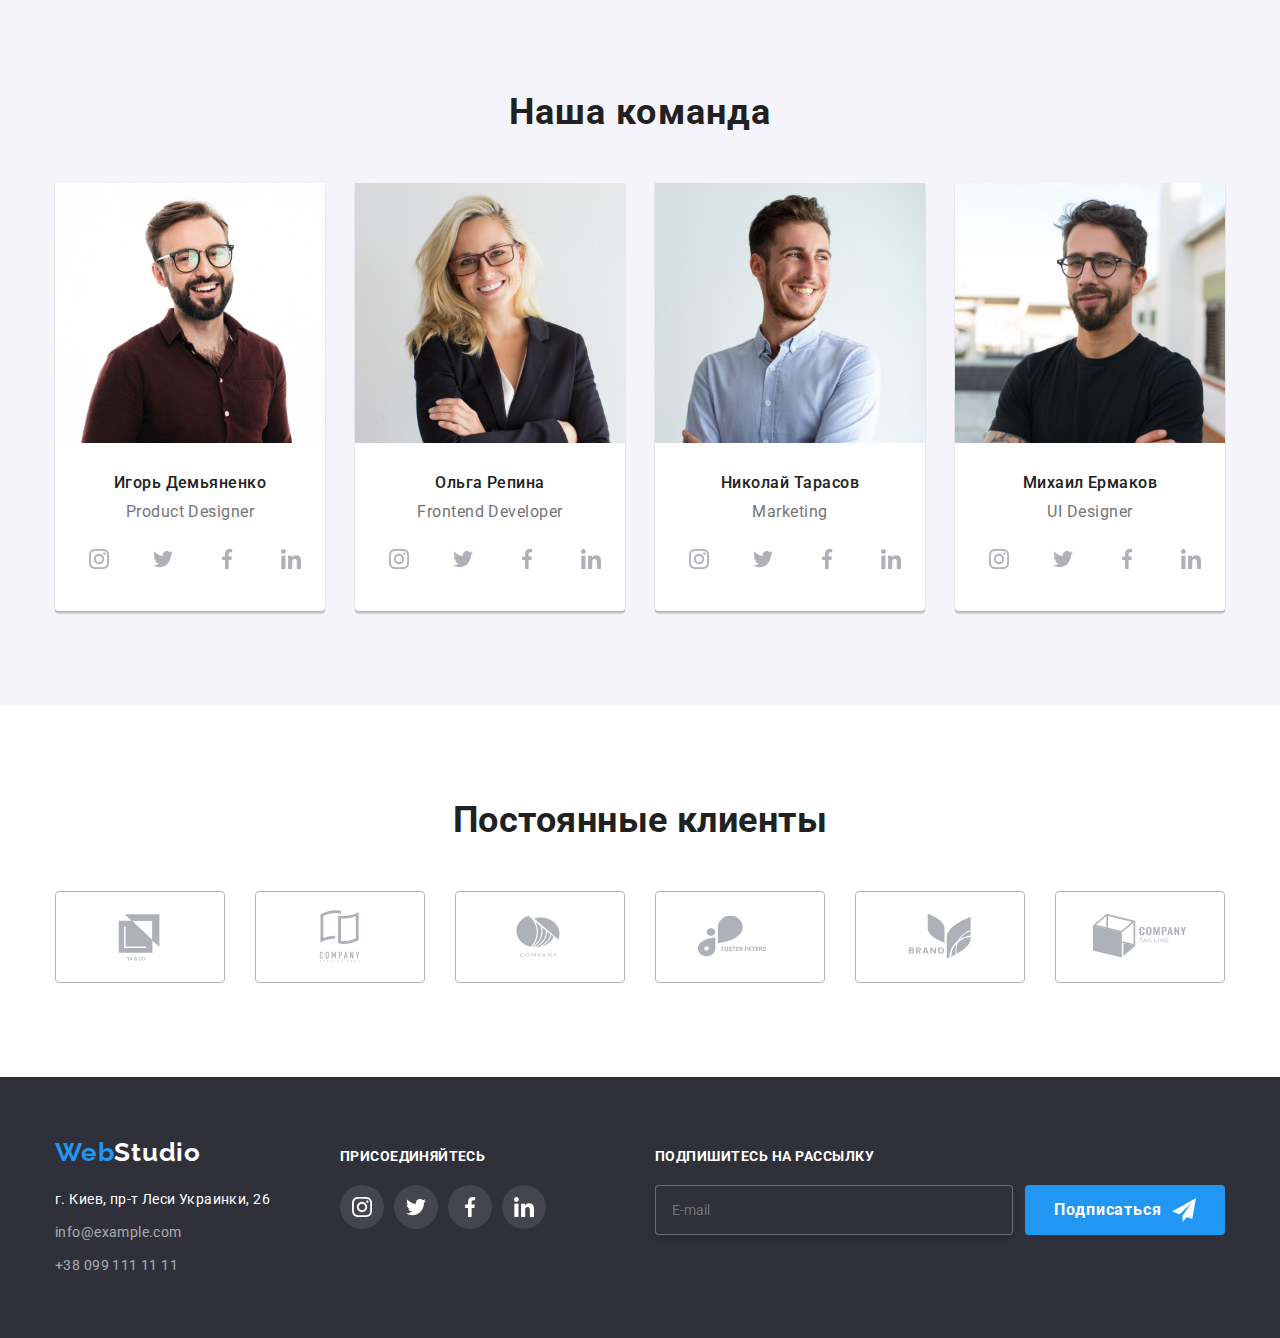
==== commit e22c9bbb: "Внесение правок" ====
--- a/index.html
+++ b/index.html
@@ -9,7 +9,7 @@
   <link href="https://fonts.googleapis.com/css2?family=Raleway:wght@700&family=Roboto:wght@400;500;700;900&display=swap" rel="stylesheet">
   <title>Document</title>
   <link rel="stylesheet" href="https://cdnjs.cloudflare.com/ajax/libs/modern-normalize/1.0.0/modern-normalize.min.css" />
-  <link rel="stylesheet" href="./css/styles.css" />
+  <link rel="stylesheet" href="./css/main.css" />
 </head>
 <body>
   <!-- Header -->
@@ -67,7 +67,7 @@
     <!-- Наши преимущества -->
     <section class="benefits">
       <div class="container">
-        <h2 class="title-hide">Наши преимущества</h2>
+        <h2 class="visually-hidden">Наши преимущества</h2>
         <ul class="benefits__list list">
           <li class="benefits__item">
             <div class="benefits__content">
@@ -150,31 +150,31 @@
             <div class="team__content">
               <h3 class="team__teammate">Игорь Демьяненко</h3>
               <p class="team__position" lang="en">Product Designer</p>
-              <ul class="masters__soc-list list">
-                <li class="masters__soc-item">
-                  <a href="#" class="masters__soc-link link">
-                    <svg width="20" height="20" class="master__soc-icon">
+              <ul class="team__soc-list list">
+                <li class="team__soc-item">
+                  <a href="#" class="team__soc-link link">
+                    <svg width="20" height="20" class="team__soc-icon">
                       <use href="./images/icons.svg#icon-instagram"></use>
                     </svg>
                   </a>
                 </li>
-                <li class="masters__soc-item">
-                  <a href="#" class="masters__soc-link link">
-                    <svg width="20" height="20" class="master__soc-icon">
+                <li class="team__soc-item">
+                  <a href="#" class="team__soc-link link">
+                    <svg width="20" height="20" class="team__soc-icon">
                       <use href="./images/icons.svg#icon-twitter"></use>
                     </svg>
                   </a>
                 </li>
-                <li class="masters__soc-item">
-                  <a href="#" class="masters__soc-link link">
-                    <svg width="20" height="20" class="master__soc-icon">
+                <li class="team__soc-item">
+                  <a href="#" class="team__soc-link link">
+                    <svg width="20" height="20" class="team__soc-icon">
                       <use href="./images/icons.svg#icon-facebook"></use>
                     </svg>
                   </a>
                 </li>
-                <li class="masters__soc-item">
-                  <a href="#" class="masters__soc-link link">
-                    <svg width="20" height="20" class="master__soc-icon">
+                <li class="team__soc-item">
+                  <a href="#" class="team__soc-link link">
+                    <svg width="20" height="20" class="team__soc-icon">
                       <use href="./images/icons.svg#icon-linkedin"></use>
                     </svg>
                   </a>
@@ -187,31 +187,31 @@
             <div class="team__content">
               <h3 class="team__teammate">Ольга Репина</h3>
               <p class="team__position" lang="en">Frontend Developer</p>
-              <ul class="masters__soc-list list">
-                <li class="masters__soc-item">
-                  <a href="#" class="masters__soc-link link">
-                    <svg width="20" height="20" class="master__soc-icon">
+              <ul class="team__soc-list list">
+                <li class="team__soc-item">
+                  <a href="#" class="team__soc-link link">
+                    <svg width="20" height="20" class="team__soc-icon">
                       <use href="./images/icons.svg#icon-instagram"></use>
                     </svg>
                   </a>
                 </li>
-                <li class="masters__soc-item">
-                  <a href="#" class="masters__soc-link link">
-                    <svg width="20" height="20" class="master__soc-icon">
+                <li class="team__soc-item">
+                  <a href="#" class="team__soc-link link">
+                    <svg width="20" height="20" class="team__soc-icon">
                       <use href="./images/icons.svg#icon-twitter"></use>
                     </svg>
                   </a>
                 </li>
-                <li class="masters__soc-item">
-                  <a href="#" class="masters__soc-link link">
-                    <svg width="20" height="20" class="master__soc-icon">
+                <li class="team__soc-item">
+                  <a href="#" class="team__soc-link link">
+                    <svg width="20" height="20" class="team__soc-icon">
                       <use href="./images/icons.svg#icon-facebook"></use>
                     </svg>
                   </a>
                 </li>
-                <li class="masters__soc-item">
-                  <a href="#" class="masters__soc-link link">
-                    <svg width="20" height="20" class="master__soc-icon">
+                <li class="team__soc-item">
+                  <a href="#" class="team__soc-link link">
+                    <svg width="20" height="20" class="team__soc-icon">
                       <use href="./images/icons.svg#icon-linkedin"></use>
                     </svg>
                   </a>
@@ -224,31 +224,31 @@
             <div class="team__content">
               <h3 class="team__teammate">Николай Тарасов</h3>
               <p class="team__position" lang="en">Marketing</p>
-              <ul class="masters__soc-list list">
-                <li class="masters__soc-item">
-                  <a href="#" class="masters__soc-link link">
-                    <svg width="20" height="20" class="master__soc-icon">
+              <ul class="team__soc-list list">
+                <li class="team__soc-item">
+                  <a href="#" class="team__soc-link link">
+                    <svg width="20" height="20" class="team__soc-icon">
                       <use href="./images/icons.svg#icon-instagram"></use>
                     </svg>
                   </a>
                 </li>
-                <li class="masters__soc-item">
-                  <a href="#" class="masters__soc-link link">
-                    <svg width="20" height="20" class="master__soc-icon">
+                <li class="team__soc-item">
+                  <a href="#" class="team__soc-link link">
+                    <svg width="20" height="20" class="team__soc-icon">
                       <use href="./images/icons.svg#icon-twitter"></use>
                     </svg>
                   </a>
                 </li>
-                <li class="masters__soc-item">
-                  <a href="#" class="masters__soc-link link">
-                    <svg width="20" height="20" class="master__soc-icon">
+                <li class="team__soc-item">
+                  <a href="#" class="team__soc-link link">
+                    <svg width="20" height="20" class="team__soc-icon">
                       <use href="./images/icons.svg#icon-facebook"></use>
                     </svg>
                   </a>
                 </li>
-                <li class="masters__soc-item">
-                  <a href="#" class="masters__soc-link link">
-                    <svg width="20" height="20" class="master__soc-icon">
+                <li class="team__soc-item">
+                  <a href="#" class="team__soc-link link">
+                    <svg width="20" height="20" class="team__soc-icon">
                       <use href="./images/icons.svg#icon-linkedin"></use>
                     </svg>
                   </a>
@@ -261,31 +261,31 @@
             <div class="team__content">
               <h3 class="team__teammate">Михаил Ермаков</h3>
               <p class="team__position" lang="en">UI Designer</p>
-              <ul class="masters__soc-list list">
-                <li class="masters__soc-item">
-                  <a href="#" class="masters__soc-link link">
-                    <svg width="20" height="20" class="master__soc-icon">
+              <ul class="team__soc-list list">
+                <li class="team__soc-item">
+                  <a href="#" class="team__soc-link link">
+                    <svg width="20" height="20" class="team__soc-icon">
                       <use href="./images/icons.svg#icon-instagram"></use>
                     </svg>
                   </a>
                 </li>
-                <li class="masters__soc-item">
-                  <a href="#" class="masters__soc-link link">
-                    <svg width="20" height="20" class="master__soc-icon">
+                <li class="team__soc-item">
+                  <a href="#" class="team__soc-link link">
+                    <svg width="20" height="20" class="team__soc-icon">
                       <use href="./images/icons.svg#icon-twitter"></use>
                     </svg>
                   </a>
                 </li>
-                <li class="masters__soc-item">
-                  <a href="#" class="masters__soc-link link">
-                    <svg width="20" height="20" class="master__soc-icon">
+                <li class="team__soc-item">
+                  <a href="#" class="team__soc-link link">
+                    <svg width="20" height="20" class="team__soc-icon">
                       <use href="./images/icons.svg#icon-facebook"></use>
                     </svg>
                   </a>
                 </li>
-                <li class="masters__soc-item">
-                  <a href="#" class="masters__soc-link link">
-                    <svg width="20" height="20" class="master__soc-icon">
+                <li class="team__soc-item">
+                  <a href="#" class="team__soc-link link">
+                    <svg width="20" height="20" class="team__soc-icon">
                       <use href="./images/icons.svg#icon-linkedin"></use>
                     </svg>
                   </a>
@@ -417,61 +417,69 @@
   </footer>
   <!-- Бекдроп -->
   <div class="backdrop is-hidden" data-modal>
-    <div class="modal-window">
-      <button class="button close" data-modal-close>
-        <svg width="18" height="18" class="close-icon">
+    <div class="modal">
+      <button class="button modal__close" data-modal-close>
+        <svg width="18" height="18" class="modal__close-icon">
           <use href="./images/icons.svg#icon-modal-x"></use>
         </svg>
       </button>
-      <strong class="modal-title">Оставьте свои данные, мы вам перезвоним</strong>
-      <form class="modal-form">
-        <label class="modal-label">
+      <strong class="modal__title">Оставьте свои данные, мы вам перезвоним</strong>
+      <form class="modal__form form">
+        <label class="form__label">
           Имя
-          <span class="modal-input">
-            <input class="input-field" name="modal-name" type="text" />
-            <svg class="input-icon" width="18" height="18">
+          <span class="form__input-wrapper">
+            <input name="modal-name" type="text" class="form__input" />
+            <svg width="18" height="18" class="form__input-icon">
               <use href="./images/icons.svg#icon-modal-person"></use>
             </svg>
           </span>
         </label>
-        <label class="modal-label">
+        <label class="form__label">
           Телефон
-          <span class="modal-input">
-            <input class="input-field" name="modal-phone" type="tel" />
-            <svg class="input-icon" width="18" height="18">
+          <span class="form__input-wrapper">
+            <input name="form-phone" type="tel" class="form__input" />
+            <svg width="18" height="18" class="form__input-icon">
               <use href="./images/icons.svg#icon-modal-phone"></use>
             </svg>
           </span>
         </label>
-        <label class="modal-label">
+        <label class="form__label">
           Почта
-          <span class="modal-input">
-            <input class="input-field" name="modal-email" type="email" />
-            <svg class="input-icon" width="18" height="18">
+          <span class="form__input-wrapper">
+            <input name="form-email" type="email" class="form__input" />
+            <svg width="18" height="18" class="form__input-icon">
               <use href="./images/icons.svg#icon-modal-email"></use>
             </svg>
           </span>
         </label>
-        <label class="modal-label">
+        <label class="form__label">
           Комментарий
           <textarea
-            name="modal-comment"
-            class="comment-area"
+            name="form-comment"
+            class="form__comment"
             rows="6"
             placeholder="Введите текст"
           ></textarea>
         </label>
         <div class="agreement">
-          <label>
-            <input type="checkbox" name="agreement-check" class="title-hide check-input" />
-            <span class="check-icon"></span>
+          <label class="check">
+            <input type="checkbox" name="agreement-check" class="check__input visually-hidden" />
+            <svg width="16" height="15" class="check__icon--disable">
+              <use href="./images/icons.svg#icon-modal-check-disable"></use>
+            </svg>
+            <svg width="16" height="15" class="check__icon--active">
+              <use href="./images/icons.svg#icon-modal-check-active"></use>
+            </svg>
+            <svg width="16" height="15" class="check__icon--focus">
+              <use href="./images/icons.svg#icon-modal-check-focus"></use>
+            </svg>
           </label>
-          <p class="agreement-text">
+          <p class="agreement__text">
             Соглашаюсь с рассылкой и принимаю
-            <a href="#" class="agreement-link link">Условия договора</a>
+            <a href="#" class="agreement__link link">Условия договора</a>
           </p>
         </div>
-        <button class="submit-button" type="submit">Отправить</button>
+        <button class="button modal__submit" type="submit">Отправить</button>
       </form>
     </div>
   </div>
--- a/css/main.css
+++ b/css/main.css
@@ -0,0 +1,985 @@
+@charset "UTF-8";
+:root {
+  --color-header: #212121;
+  --color-accent: #2196f3;
+  --color-hover: #188ce8;
+  --color-black: #000000;
+  --color-gray: #757575;
+  --color-white: #ffffff;
+  --color-team: #f5f4fa;
+  --color-footer: #2f303a;
+  --color-alpha: rgba(255, 255, 255, 0.6);
+  --color-icon: #afb1B8;
+  --shadows: 0px 3px 1px rgba(0, 0, 0, 0.1), 0px 1px 2px rgba(0, 0, 0, 0.08), 0px 2px 2px rgba(0, 0, 0, 0.12);
+  --transition-time: 250ms;
+  --cubic-function: cubic-bezier(0.4, 0, 0.2, 1);
+  --modal-border-color: rgba(33, 33, 33, 0.2);
+  --modal-placeholder-color: rgba(117, 117, 117, 0.5);
+}
+
+/* Сброс марджинов для абзацев и заголовков */
+p, h1, h2, h3, h4, h5, h6 {
+  margin: 0;
+}
+
+body {
+  font-family: "Roboto", sans-serif;
+  color: var(--color-white);
+  background-color: var(--color-white);
+  letter-spacing: 0.03em;
+}
+
+/* Доп. класс для снятия дефолтных подчеркиваний со ссылок */
+.link {
+  text-decoration: none;
+}
+
+/* Доп. класс для удаления точек, марджинов и паддингов у элементов списка */
+.list {
+  list-style: none;
+  padding: 0;
+  margin: 0;
+}
+
+.container {
+  width: 1200px;
+  padding: 0 15px;
+  margin: 0 auto;
+}
+
+button {
+  padding: 0;
+  cursor: pointer;
+}
+
+.logo {
+  font-family: "Raleway", sans-serif;
+  font-weight: 700;
+  font-size: 26px;
+  line-height: 1.19;
+}
+
+.visually-hidden {
+  position: absolute;
+  white-space: nowrap;
+  width: 1px;
+  height: 1px;
+  overflow: hidden;
+  border: 0;
+  padding: 0;
+  clip: rect(0 0 0 0);
+  clip-path: inset(50%);
+  margin: -1px;
+}
+
+a, img {
+  text-decoration: none;
+  display: block;
+}
+
+.header {
+  border-bottom: 1px solid #ececec;
+  align-items: center;
+}
+
+.header .container {
+  display: flex;
+  align-items: center;
+}
+
+.logo {
+  font-family: "Raleway", sans-serif;
+  font-weight: 700;
+  font-size: 26px;
+  line-height: 1.19;
+  letter-spacing: 0.03em;
+}
+
+.header__logo {
+  color: var(--color-black);
+  padding: 24px 0 25px 0;
+  margin-right: 93px;
+}
+
+.header__logo--span {
+  color: var(--color-accent);
+}
+
+.site-nav {
+  display: flex;
+}
+
+.site-nav__item:not(:last-child) {
+  margin-right: 50px;
+}
+
+.site-nav__link {
+  padding: 32px 0;
+  display: block;
+  font-weight: 500;
+  font-size: 14px;
+  line-height: 1.14;
+  letter-spacing: 0.02em;
+  color: var(--color-header);
+  position: relative;
+  transition: color var(--transition-time) var(--cubic-function);
+}
+
+.site-nav__link:hover,
+.site-nav__link:focus {
+  color: var(--color-accent);
+}
+
+/* Подсветка текущей страницы */
+.site-nav__link--current {
+  color: var(--color-accent);
+}
+
+.site-nav__link--current::after {
+  content: "";
+  display: block;
+  position: absolute;
+  left: 0;
+  bottom: -2%;
+  width: 100%;
+  height: 4px;
+  background-color: var(--color-accent);
+  border-radius: 2px;
+}
+
+/* Контакты */
+.header-contacts {
+  display: flex;
+  margin-left: auto;
+  align-items: center;
+}
+
+.header-contacts__item:not(:last-child) {
+  margin-right: 50px;
+}
+
+.header-contacts__link {
+  display: block;
+  padding-top: 32px;
+  padding-bottom: 32px;
+  font-weight: 500;
+  font-size: 14px;
+  line-height: 1.14;
+  letter-spacing: 0.02em;
+  color: var(--color-gray);
+  transition: color var(--transition-time) var(--cubic-function);
+}
+
+.header-contacts__link:focus,
+.header-contacts__link:hover {
+  color: var(--color-accent);
+}
+
+.header-contacts__icon {
+  margin-right: 10px;
+  vertical-align: middle;
+  fill: currentColor;
+}
+
+.footer {
+  padding: 60px 0;
+  font-weight: 400;
+  font-size: 14px;
+  line-height: 1.71;
+  background-color: var(--color-footer);
+}
+
+.footer .container {
+  display: flex;
+  align-items: baseline;
+}
+
+.address-wrapper {
+  margin-right: 70px;
+}
+
+.footer__logo {
+  display: inline-block;
+  margin-bottom: 20px;
+  color: var(--color-white);
+}
+
+.footer__logo--span {
+  display: inline-block;
+  color: var(--color-accent);
+}
+
+.footer-adress {
+  display: block;
+  font-style: normal;
+}
+
+.footer-adress__post {
+  margin-bottom: 9px;
+  font-size: 14px;
+  line-height: 1.71;
+  letter-spacing: 0.03em;
+  color: var(--color-white);
+}
+
+.footer-contacts__link {
+  font-size: 14px;
+  line-height: 1.71;
+  letter-spacing: 0.03em;
+  color: var(--color-alpha);
+  transition: color var(--transition-time) var(--cubic-function);
+}
+
+.footer-adress__item:not(:last-child) {
+  margin-bottom: 9px;
+}
+
+.footer-contacts__link:hover,
+.footer-contacts__link:focus {
+  color: var(--color-accent);
+}
+
+/* ПРИСОЕДИНЯЙТЕСЬ */
+.socials {
+  margin-right: auto;
+}
+
+.socials__text {
+  display: block;
+  color: var(--color-white);
+  font-weight: 700;
+  font-size: 14px;
+  line-height: 1.15;
+  letter-spacing: 0.03em;
+  text-transform: uppercase;
+  margin-bottom: 20px;
+}
+
+.socials__list {
+  display: flex;
+}
+
+.socials__item + .socials__item {
+  margin-left: 10px;
+}
+
+.socials__link {
+  width: 44px;
+  height: 44px;
+  display: flex;
+  justify-content: center;
+  align-items: center;
+  border-radius: 50%;
+  color: var(--color-white);
+  background-color: rgba(255, 255, 255, 0.1);
+  transition: background-color var(--transition-time) var(--cubic-function);
+}
+
+.socials__link:hover,
+.socials__link:focus {
+  background-color: var(--color-accent);
+}
+
+.socials__link:hover .socials__icon,
+.socials__link:focus .socials__icon {
+  fill: var(--color-white);
+}
+
+.socials__icon {
+  width: 20px;
+  height: 20px;
+  fill: var(--color-white);
+}
+
+/* ПОДПИШИТЕСЬ НА РАССЫЛКУ */
+.subscribe__form {
+  display: flex;
+  align-items: flex-end;
+}
+
+.subscribe label {
+  width: 358px;
+  margin-right: 12px;
+}
+
+.subscribe__title {
+  display: block;
+  font-size: 14px;
+  line-height: 1.14;
+  font-weight: 700;
+  text-transform: uppercase;
+  margin-bottom: 20px;
+}
+
+.footer .subscribe__input {
+  color: var(--color-white);
+  width: 358px;
+  height: 50px;
+  padding: 15px 16px;
+  border-radius: 4px;
+  border: 1px solid rgba(255, 255, 255, 0.3);
+  filter: drop-shadow(0px 4px 4px rgba(0, 0, 0, 0.15));
+  background-color: #2f303a;
+}
+
+.subscribe__button {
+  display: flex;
+  align-items: center;
+  justify-content: center;
+  width: 200px;
+  height: 50px;
+  border: none;
+  border-radius: 4px;
+  font-weight: 700;
+  font-size: 16px;
+  line-height: 1.67;
+  letter-spacing: 0.06em;
+  color: var(--color-white);
+  background-color: #2196f3;
+  box-shadow: var(--box-shadow);
+}
+
+.subscribe__icon {
+  margin-left: 10px;
+}
+
+body {
+  font-family: "Roboto", sans-serif;
+  color: var(--color-white);
+  background-color: var(--color-white);
+}
+
+/* Доп. класс для снятия дефолтных подчеркиваний со ссылок */
+.link {
+  text-decoration: none;
+}
+
+.hero {
+  max-width: 1600px;
+  height: 600px;
+  margin-left: auto;
+  margin-right: auto;
+  background-image: linear-gradient(to right, rgba(47, 48, 58, 0.4), rgba(47, 48, 58, 0.4)), url(../images/img_00.jpg);
+  background-position: center;
+  background-repeat: no-repeat;
+  padding: 200px 0;
+  text-align: center;
+  background-color: var(--color-footer);
+}
+
+.hero__title {
+  width: 670px;
+  margin: 0 auto 30px auto;
+  font-family: "Roboto";
+  font-weight: 900;
+  font-size: 44px;
+  line-height: 1.36;
+  text-align: center;
+  letter-spacing: 0.06em;
+  text-transform: uppercase;
+  color: var(--color-white);
+}
+
+.hero__button {
+  display: inline-block;
+  padding: 10px 32px;
+  border-radius: 4px;
+  min-width: 200px;
+  text-align: center;
+  font-family: Inherit;
+  font-weight: 700;
+  font-size: 16px;
+  line-height: 1.88;
+  letter-spacing: 0.06em;
+  border: none;
+  color: var(--color-white);
+  background-color: var(--color-accent);
+  transition: background-color var(--transition-time) var(--cubic-function);
+}
+
+.hero__button:hover,
+.hero__button:focus {
+  background-color: var(--color-hover);
+}
+
+/* Скрытый заголовок */
+.visually-hidden {
+  position: absolute;
+  white-space: nowrap;
+  width: 1px;
+  height: 1px;
+  overflow: hidden;
+  border: 0;
+  padding: 0;
+  clip: rect(0 0 0 0);
+  clip-path: inset(50%);
+  margin: -1px;
+}
+
+.benefits {
+  background-color: var(--color-white);
+  padding-top: 94px;
+  padding-bottom: 94px;
+}
+
+.benefits__list {
+  display: flex;
+  justify-content: space-between;
+}
+
+.benefits__item {
+  flex-basis: calc((100% - 90px) / 4);
+}
+
+.benefits__content {
+  display: flex;
+  width: 270px;
+  height: 120px;
+  justify-content: center;
+  align-items: center;
+  background-color: var(--color-team);
+  border-radius: 4px;
+  margin-bottom: 30px;
+}
+
+.benefits__item + .benefits__item {
+  margin-left: 30px;
+}
+
+.benefits__title {
+  margin-bottom: 10px;
+  font-size: 14px;
+  line-height: 1.14;
+  letter-spacing: 0.03em;
+  text-transform: uppercase;
+  color: var(--color-header);
+}
+
+.benefits__text {
+  font-size: 14px;
+  line-height: 1.71;
+  letter-spacing: 0.03em;
+  color: var(--color-gray);
+}
+
+.benefits__icon {
+  border-radius: 4px;
+  filter: drop-shadow(0px 4px 4px rgba(0, 0, 0, 0.25));
+}
+
+.doing {
+  padding-bottom: 94px;
+}
+
+.doing__title {
+  margin-bottom: 50px;
+  font-size: 36px;
+  line-height: 1.17;
+  text-align: center;
+  letter-spacing: 0.03em;
+  color: var(--color-header);
+}
+
+.doing__list {
+  display: flex;
+}
+
+.doing__item {
+  position: relative;
+}
+
+.doing__item:not(:last-child) {
+  margin-right: 30px;
+}
+
+/* 2й вариант */
+/* .doing__item + .doing__item{
+  margin-left: 30px;
+} */
+.doing__description {
+  display: flex;
+  justify-content: center;
+  align-items: center;
+  height: 70px;
+  width: 100%;
+  position: absolute;
+  bottom: 0;
+  font-weight: 700;
+  font-size: 14px;
+  line-height: 1.14;
+  text-transform: uppercase;
+  color: var(--color-white);
+  background-color: rgba(47, 48, 58, 0.8);
+}
+
+.team {
+  padding: 94px 0;
+  background-color: var(--color-team);
+}
+.team__title {
+  margin-bottom: 50px;
+  font-size: 36px;
+  line-height: 1.17;
+  text-align: center;
+  letter-spacing: 0.03em;
+  color: var(--color-header);
+}
+.team__list {
+  display: flex;
+}
+.team__item {
+  min-width: 270px;
+  box-shadow: var(--shadows);
+  border-radius: 0px 0px 4px 4px;
+  background-color: var(--color-white);
+}
+.team__item:not(:last-child) {
+  margin-right: 30px;
+}
+.team__content {
+  padding-bottom: 30px;
+  padding-top: 30px;
+}
+.team__teammate {
+  margin-bottom: 10px;
+  font-weight: 500;
+  font-size: 16px;
+  line-height: 1.19;
+  text-align: center;
+  letter-spacing: 0.03em;
+  color: var(--color-header);
+}
+.team__position {
+  font-size: 16px;
+  line-height: 1.19;
+  text-align: center;
+  letter-spacing: 0.03em;
+  margin-bottom: 16px;
+  color: var(--color-gray);
+}
+.team__soc-list {
+  display: flex;
+  justify-content: center;
+}
+.team__soc-item {
+  width: 44px;
+  height: 44px;
+  margin-left: 10px;
+}
+.team__soc-item:not(:last-child) {
+  margin-right: 10px;
+}
+.team__soc-link {
+  display: flex;
+  align-items: center;
+  justify-content: center;
+  width: 100%;
+  height: 100%;
+  border-radius: 50%;
+  color: #afb1b8;
+  transition: color var(--transition-time) var(--cubic-function), background-color var(--transition-time) var(--cubic-function);
+}
+.team__soc-link:hover, .team__soc-link:focus {
+  color: var(--color-white);
+  background-color: var(--color-accent);
+}
+.team__soc-icon {
+  fill: currentColor;
+}
+
+.clients {
+  padding: 94px 0;
+}
+.clients__title {
+  font-size: 36px;
+  line-height: 1.17;
+  text-align: center;
+  margin-bottom: 50px;
+  color: var(--color-header);
+}
+.clients__list {
+  display: flex;
+  justify-content: space-between;
+}
+.clients__link {
+  display: flex;
+  width: 170px;
+  height: 92px;
+  justify-content: center;
+  align-items: center;
+  outline: transparent;
+  border: 1px solid var(--color-icon);
+  border-radius: 4px;
+  color: var(--color-icon);
+  transition: color var(--transition-time) var(--cubic-function), border-color var(--transition-time) var(--cubic-function);
+}
+.clients__link:hover, .clients__link:focus {
+  color: var(--color-accent);
+  border-color: var(--color-accent);
+}
+.clients__icon {
+  display: flex;
+  fill: currentColor;
+}
+
+/* Фон модального окна */
+.backdrop {
+  position: fixed;
+  top: 0;
+  left: 0;
+  width: 100%;
+  height: 100%;
+  background-color: rgba(0, 0, 0, 0.2);
+}
+
+.backdrop.is-hidden {
+  opacity: 0;
+  transition: opacity var(--transition-time) var(--cubic-function);
+  visibility: hidden;
+  pointer-events: none;
+}
+
+.is-hidden .modal {
+  transform: translate(-50%, -50%) scale(0);
+}
+
+/* Модальное окно */
+.modal {
+  position: fixed;
+  left: 50%;
+  top: 50%;
+  width: 528px;
+  height: 581px;
+  opacity: 1;
+  visibility: visible;
+  padding: 40px;
+  background-color: var(--color-white);
+  transform: translate(-50%, -50%) scale(1);
+  transition: transform var(--transition-time) var(--cubic-function);
+}
+
+/* Кнопка закрытия модального окна */
+.modal__close {
+  position: absolute;
+  right: 8px;
+  top: 8px;
+  display: flex;
+  justify-content: center;
+  align-items: center;
+  width: 30px;
+  height: 30px;
+  border: 1px solid rgba(0, 0, 0, 0.1);
+  border-radius: 50%;
+  background-color: var(--color-white);
+  transition: color var(--transition-time) var(--cubic-function), border-color var(--transition-time) var(--cubic-function);
+}
+
+.modal__close:hover, .modal__close:focus {
+  color: var(--color-accent);
+  outline: transparent;
+  border-color: var(--color-accent);
+}
+
+.modal__close-icon {
+  fill: currentColor;
+}
+
+/* Заголовок модального окна */
+.modal__title {
+  font-weight: 700;
+  font-size: 20px;
+  line-height: 1.15;
+  text-align: center;
+  justify-content: center;
+  letter-spacing: 0.03em;
+  color: var(--color-header);
+}
+
+/* Форма */
+.form {
+  display: flex;
+  flex-direction: column;
+  color: var(--color-white);
+  margin-top: 12px;
+}
+
+.form__label {
+  cursor: pointer;
+  display: flex;
+  flex-direction: column;
+  font-weight: 400;
+  font-size: 12px;
+  line-height: 1.17;
+  letter-spacing: 0.01em;
+  color: var(--color-gray);
+}
+
+.form__label:not(:first-child) {
+  margin-top: 10px;
+}
+
+.form__label:hover .form__input, .form__label:hover .form__comment {
+  border-color: var(--color-accent);
+}
+
+.form__label:hover .form__input-icon {
+  fill: var(--color-accent);
+}
+
+.form__input-wrapper {
+  display: inline-block;
+  position: relative;
+  color: var(--color-header);
+  margin-top: 4px;
+}
+
+.form__input {
+  width: 100%;
+  height: 40px;
+  padding: 12px 42px;
+  border-radius: 4px;
+  border: 1px solid var(--modal-border-color);
+  cursor: pointer;
+  transition: border-color var(--transition-time) var(--cubic-function);
+}
+
+.form__input:focus {
+  border-color: var(--color-accent);
+}
+
+.form__input:focus + .form__input-icon {
+  fill: var(--color-accent);
+}
+
+.form__input-icon {
+  position: absolute;
+  top: 50%;
+  left: 12px;
+  transform: translateY(-50%);
+  fill: currentColor;
+  transition: fill var(--transition-time) var(--cubic-function);
+}
+
+.form__comment {
+  width: 100%;
+  height: 120px;
+  padding: 12px 16px;
+  border: 1px solid var(--modal-border-color);
+  border-radius: 4px;
+  resize: none;
+  margin-top: 4px;
+}
+
+.form__comment::placeholder {
+  font-weight: 400;
+  font-size: 14px;
+  line-height: 1.14;
+  letter-spacing: 0.01em;
+  color: var(--modal-placeholder-color);
+}
+
+.form__comment:focus {
+  border-color: var(--color-accent);
+}
+
+.agreement {
+  position: relative;
+  display: flex;
+  justify-content: center;
+  align-items: center;
+  margin-top: 20px;
+}
+
+.check:hover .check__icon--focus {
+  opacity: 1;
+}
+
+.check__input {
+  position: absolute;
+  bottom: 6px;
+  left: 10px;
+}
+
+.check__input:focus ~ .check__icon--focus {
+  opacity: 1;
+}
+
+.check__input:checked ~ .check__icon--active {
+  opacity: 1;
+}
+
+.check__icon--disable {
+  opacity: 1;
+}
+
+.check__icon--active {
+  position: absolute;
+  left: 11px;
+  opacity: 0;
+  transition: opacity var(--transition-time) var(--cubic-function);
+}
+
+.check__icon--focus {
+  position: absolute;
+  left: 11px;
+  opacity: 0;
+  transition: opacity var(--transition-time) var(--cubic-function);
+}
+
+.agreement__text {
+  margin-left: 7px;
+  font-size: 14px;
+  line-height: 1.71;
+  color: var(--color-gray);
+}
+
+.agreement__link {
+  display: inline;
+  text-decoration: underline;
+  color: var(--color-accent);
+  outline-color: transparent;
+  transition: outline-color var(--transition-time) var(--cubic-function);
+}
+
+.agreement__link:focus {
+  outline-color: var(--color-accent);
+}
+
+.modal__submit {
+  align-self: center;
+  width: 200px;
+  height: 50px;
+  border-radius: 4px;
+  box-shadow: var(--box-shadow);
+  color: var(--color-white);
+  background-color: var(--color-hover);
+  border: 0;
+  font-weight: 700;
+  font-size: 16px;
+  line-height: 1.9;
+  letter-spacing: 0.06em;
+  margin-top: 30px;
+}
+
+.portfolio {
+  padding: 94px 0;
+}
+
+.portfolio__nav {
+  display: flex;
+  justify-content: center;
+  margin-bottom: 50px;
+}
+
+.portfolio__nav-item + .portfolio__nav-item {
+  margin-left: 10px;
+}
+
+.portfolio__button {
+  font-family: Inherit;
+  font-weight: 500;
+  font-size: 16px;
+  line-height: 1.6;
+  letter-spacing: 0.03em;
+  color: var(--color-header);
+  background-color: var(--color-team);
+  text-align: center;
+  border: 0;
+  border-radius: 4px;
+  padding: 6px 22px;
+  transition: color var(--transition-time) var(--cubic-function), box-shadow var(--transition-time) var(--cubic-function), background-color var(--transition-time) var(--cubic-function);
+}
+
+/* Подсветка первой кнопки */
+.first {
+  box-shadow: var(--shadows);
+  color: var(--color-white);
+  background-color: var(--color-accent);
+}
+
+.portfolio__button:hover,
+.portfolio__button:focus {
+  box-shadow: var(--shadows);
+  background-color: var(--color-accent);
+  color: var(--color-white);
+}
+
+.projects__list {
+  display: flex;
+  flex-wrap: wrap;
+  margin-top: -30px;
+  margin-left: -30px;
+}
+
+.projects__item {
+  flex-basis: calc(33.3333333333% - 30px);
+  margin-top: 30px;
+  margin-left: 30px;
+}
+
+.projects__link {
+  display: block;
+  transition: box-shadow var(--transition-time) var(--cubic-function);
+}
+
+.projects__link:hover,
+.projects__link:focus {
+  box-shadow: 0px 1px 1px rgba(0, 0, 0, 0.12), 0px 4px 4px rgba(0, 0, 0, 0.06), 1px 4px 6px rgba(0, 0, 0, 0.16);
+}
+
+.projects__link:hover .projects__description-wrapper,
+.pprojects__link:focus .projects__description-wrapper {
+  transform: translateY(0);
+}
+
+.projects__figure {
+  position: relative;
+  overflow: hidden;
+}
+
+.projects__item-images {
+  display: block;
+  width: 100%;
+  height: 100%;
+}
+
+.projects__description-wrapper {
+  display: flex;
+  justify-content: center;
+  align-items: center;
+  position: absolute;
+  top: 0;
+  width: 100%;
+  height: 100%;
+  transform: translateY(101%);
+  transition: transform var(--transition-time) var(--cubic-function);
+  background-color: rgba(33, 150, 243, 0.9);
+}
+
+.projects__description {
+  width: 322px;
+  font-size: 18px;
+  line-height: 1.56;
+  color: var(--color-white);
+}
+
+.projects__content {
+  padding: 20px 24px;
+  border-bottom: 1px solid #EEEEEE;
+  border-left: 1px solid #EEEEEE;
+  border-right: 1px solid #EEEEEE;
+}
+
+.projects__title {
+  font-size: 18px;
+  line-height: 2;
+  letter-spacing: 0.06em;
+  color: var(--color-header);
+}
+
+.projects__item-description {
+  font-size: 16px;
+  line-height: 1.88;
+  letter-spacing: 0.03em;
+  color: var(--color-gray);
+}/*# sourceMappingURL=main.css.map */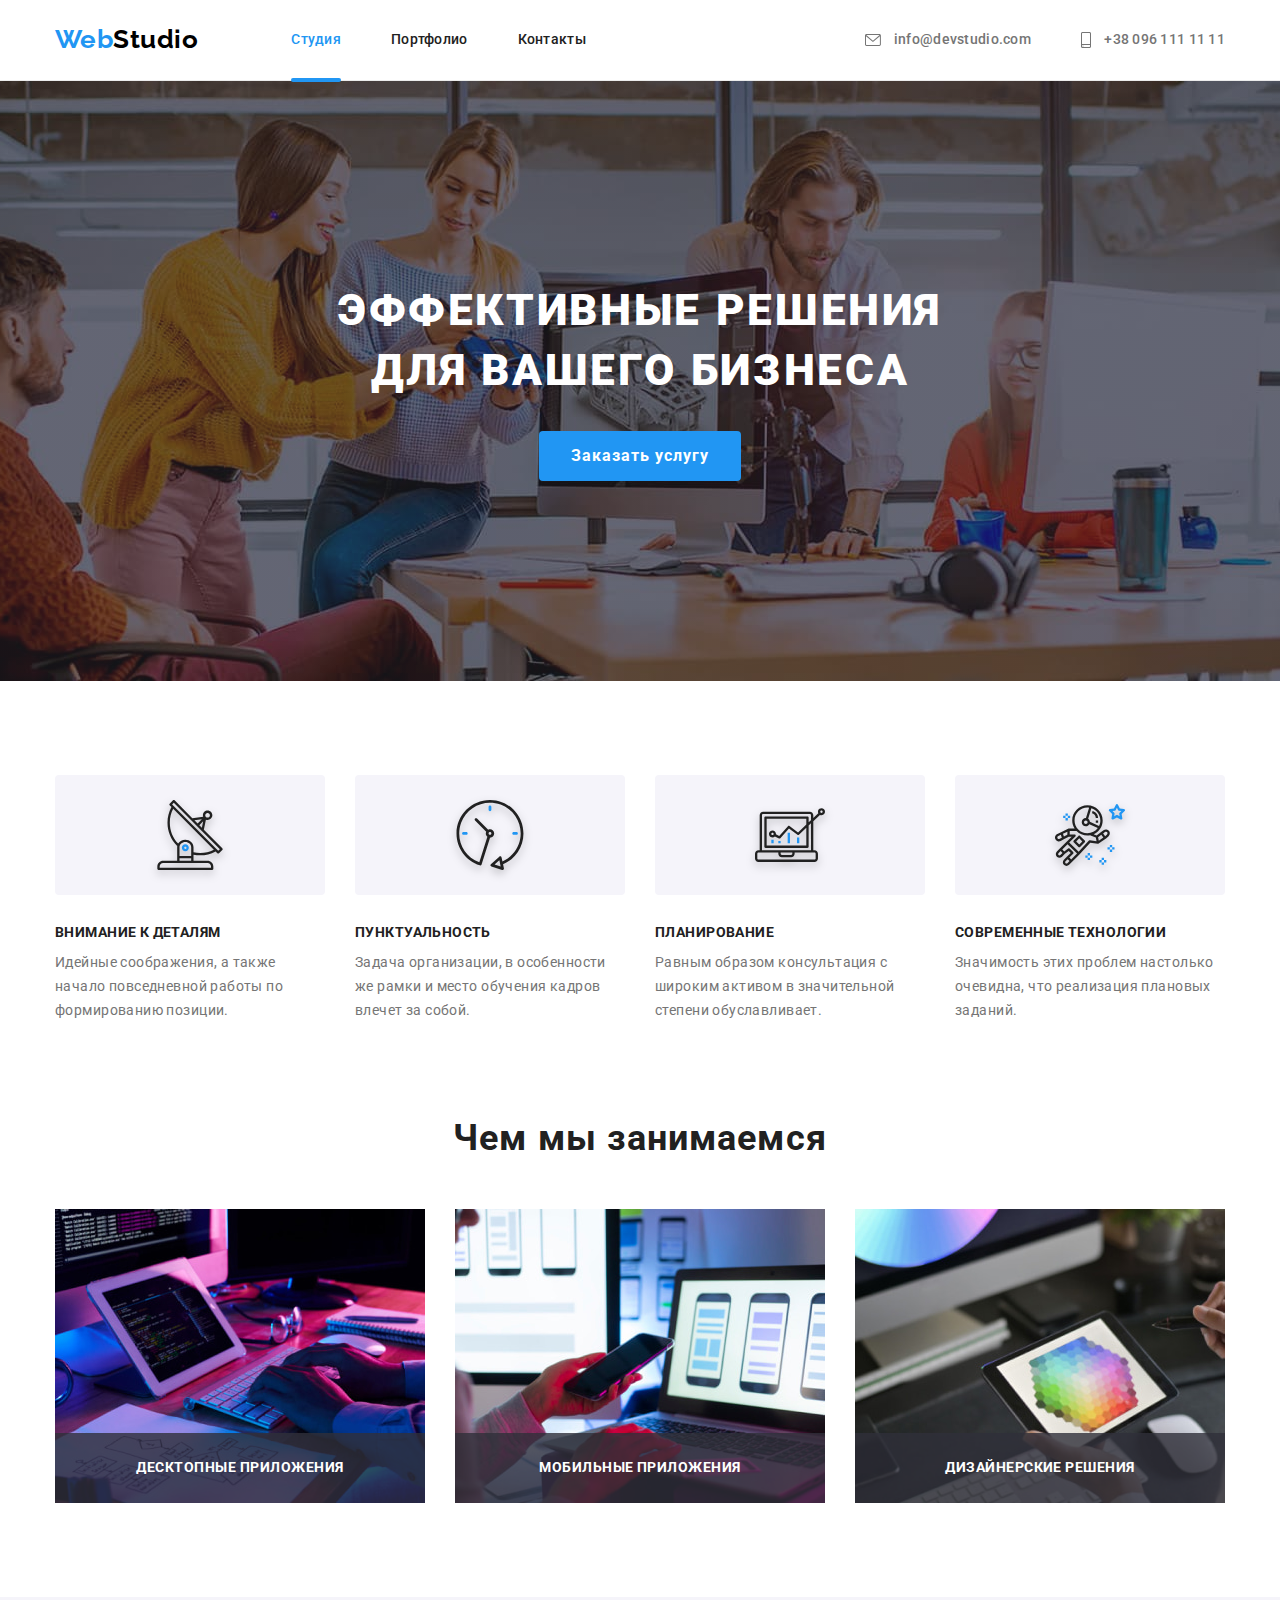
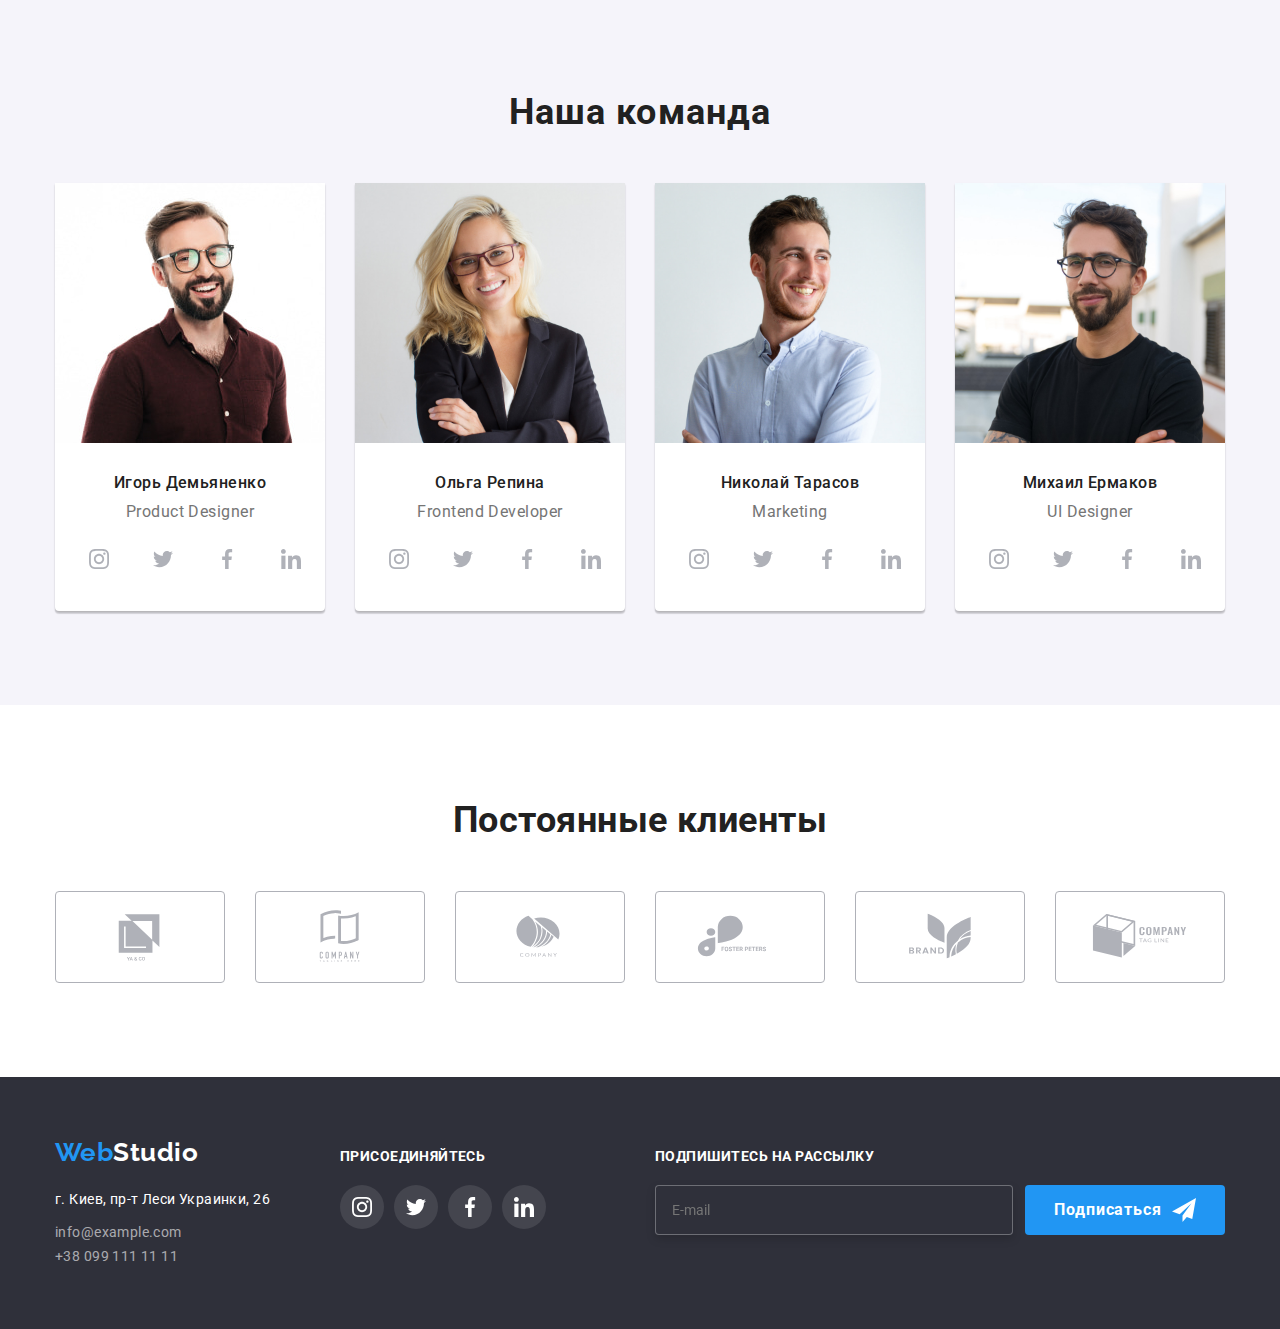
==== commit 6c96c4d2: "Внесение правок" ====
--- a/index.html
+++ b/index.html
@@ -402,7 +402,7 @@
       <div class="subscribe">
         <strong class="subscribe__title">Подпишитесь на рассылку</strong>
         <form class="subscribe__form">
-          <label>
+          <label class="subscribe__label">
             <input type="email" name="email" placeholder="E-mail" class="subscribe__input" />
           </label>
           <button class="subscribe__button" type="submit">
--- a/css/main.css
+++ b/css/main.css
@@ -81,18 +81,9 @@
   border-bottom: 1px solid #ececec;
   align-items: center;
 }
-
 .header .container {
   display: flex;
   align-items: center;
-}
-
-.logo {
-  font-family: "Raleway", sans-serif;
-  font-weight: 700;
-  font-size: 26px;
-  line-height: 1.19;
-  letter-spacing: 0.03em;
 }
 
 .header__logo {
@@ -100,7 +91,6 @@
   padding: 24px 0 25px 0;
   margin-right: 93px;
 }
-
 .header__logo--span {
   color: var(--color-accent);
 }
@@ -108,11 +98,9 @@
 .site-nav {
   display: flex;
 }
-
 .site-nav__item:not(:last-child) {
   margin-right: 50px;
 }
-
 .site-nav__link {
   padding: 32px 0;
   display: block;
@@ -124,9 +112,7 @@
   position: relative;
   transition: color var(--transition-time) var(--cubic-function);
 }
-
-.site-nav__link:hover,
-.site-nav__link:focus {
+.site-nav__link:hover, .site-nav__link:focus {
   color: var(--color-accent);
 }
 
@@ -134,7 +120,6 @@
 .site-nav__link--current {
   color: var(--color-accent);
 }
-
 .site-nav__link--current::after {
   content: "";
   display: block;
@@ -153,7 +138,6 @@
   margin-left: auto;
   align-items: center;
 }
-
 .header-contacts__item:not(:last-child) {
   margin-right: 50px;
 }
@@ -169,9 +153,7 @@
   color: var(--color-gray);
   transition: color var(--transition-time) var(--cubic-function);
 }
-
-.header-contacts__link:focus,
-.header-contacts__link:hover {
+.header-contacts__link:hover, .header-contacts__link:focus {
   color: var(--color-accent);
 }
 
@@ -188,129 +170,10 @@
   line-height: 1.71;
   background-color: var(--color-footer);
 }
-
 .footer .container {
   display: flex;
   align-items: baseline;
 }
-
-.address-wrapper {
-  margin-right: 70px;
-}
-
-.footer__logo {
-  display: inline-block;
-  margin-bottom: 20px;
-  color: var(--color-white);
-}
-
-.footer__logo--span {
-  display: inline-block;
-  color: var(--color-accent);
-}
-
-.footer-adress {
-  display: block;
-  font-style: normal;
-}
-
-.footer-adress__post {
-  margin-bottom: 9px;
-  font-size: 14px;
-  line-height: 1.71;
-  letter-spacing: 0.03em;
-  color: var(--color-white);
-}
-
-.footer-contacts__link {
-  font-size: 14px;
-  line-height: 1.71;
-  letter-spacing: 0.03em;
-  color: var(--color-alpha);
-  transition: color var(--transition-time) var(--cubic-function);
-}
-
-.footer-adress__item:not(:last-child) {
-  margin-bottom: 9px;
-}
-
-.footer-contacts__link:hover,
-.footer-contacts__link:focus {
-  color: var(--color-accent);
-}
-
-/* ПРИСОЕДИНЯЙТЕСЬ */
-.socials {
-  margin-right: auto;
-}
-
-.socials__text {
-  display: block;
-  color: var(--color-white);
-  font-weight: 700;
-  font-size: 14px;
-  line-height: 1.15;
-  letter-spacing: 0.03em;
-  text-transform: uppercase;
-  margin-bottom: 20px;
-}
-
-.socials__list {
-  display: flex;
-}
-
-.socials__item + .socials__item {
-  margin-left: 10px;
-}
-
-.socials__link {
-  width: 44px;
-  height: 44px;
-  display: flex;
-  justify-content: center;
-  align-items: center;
-  border-radius: 50%;
-  color: var(--color-white);
-  background-color: rgba(255, 255, 255, 0.1);
-  transition: background-color var(--transition-time) var(--cubic-function);
-}
-
-.socials__link:hover,
-.socials__link:focus {
-  background-color: var(--color-accent);
-}
-
-.socials__link:hover .socials__icon,
-.socials__link:focus .socials__icon {
-  fill: var(--color-white);
-}
-
-.socials__icon {
-  width: 20px;
-  height: 20px;
-  fill: var(--color-white);
-}
-
-/* ПОДПИШИТЕСЬ НА РАССЫЛКУ */
-.subscribe__form {
-  display: flex;
-  align-items: flex-end;
-}
-
-.subscribe label {
-  width: 358px;
-  margin-right: 12px;
-}
-
-.subscribe__title {
-  display: block;
-  font-size: 14px;
-  line-height: 1.14;
-  font-weight: 700;
-  text-transform: uppercase;
-  margin-bottom: 20px;
-}
-
 .footer .subscribe__input {
   color: var(--color-white);
   width: 358px;
@@ -322,6 +185,108 @@
   background-color: #2f303a;
 }
 
+.address-wrapper {
+  margin-right: 70px;
+}
+
+.footer__logo {
+  display: inline-block;
+  margin-bottom: 20px;
+  color: var(--color-white);
+}
+.footer__logo--span {
+  display: inline-block;
+  color: var(--color-accent);
+}
+
+.footer-adress {
+  display: block;
+  font-style: normal;
+}
+.footer-adress__post {
+  margin-bottom: 9px;
+  font-size: 14px;
+  line-height: 1.71;
+  letter-spacing: 0.03em;
+  color: var(--color-white);
+}
+
+.footer-contacts__link {
+  font-size: 14px;
+  line-height: 1.71;
+  letter-spacing: 0.03em;
+  color: var(--color-alpha);
+  transition: color var(--transition-time) var(--cubic-function);
+}
+.footer-contacts__link:hover, .footer-contacts__link:focus {
+  color: var(--color-accent);
+}
+.footer-contacts__item:not(:last-child) {
+  margin-bottom: 9px;
+}
+
+/* ПРИСОЕДИНЯЙТЕСЬ */
+.socials {
+  margin-right: auto;
+}
+.socials__text {
+  display: block;
+  color: var(--color-white);
+  font-weight: 700;
+  font-size: 14px;
+  line-height: 1.15;
+  letter-spacing: 0.03em;
+  text-transform: uppercase;
+  margin-bottom: 20px;
+}
+.socials__list {
+  display: flex;
+}
+.socials__item:not(:last-child) {
+  margin-right: 10px;
+}
+.socials__link {
+  width: 44px;
+  height: 44px;
+  display: flex;
+  justify-content: center;
+  align-items: center;
+  border-radius: 50%;
+  color: var(--color-white);
+  background-color: rgba(255, 255, 255, 0.1);
+  transition: background-color var(--transition-time) var(--cubic-function);
+}
+.socials__link:hover, .socials__link:focus {
+  background-color: var(--color-accent);
+}
+.socials__icon {
+  width: 20px;
+  height: 20px;
+  fill: var(--color-white);
+}
+
+.socials__link:hover .socials__icon,
+.socials__link:focus .socials__icon {
+  fill: var(--color-white);
+}
+
+/* ПОДПИШИТЕСЬ НА РАССЫЛКУ */
+.subscribe__label {
+  width: 358px;
+  margin-right: 12px;
+}
+.subscribe__form {
+  display: flex;
+  align-items: flex-end;
+}
+.subscribe__title {
+  display: block;
+  font-size: 14px;
+  line-height: 1.14;
+  font-weight: 700;
+  text-transform: uppercase;
+  margin-bottom: 20px;
+}
 .subscribe__button {
   display: flex;
   align-items: center;
@@ -338,20 +303,8 @@
   background-color: #2196f3;
   box-shadow: var(--box-shadow);
 }
-
 .subscribe__icon {
   margin-left: 10px;
-}
-
-body {
-  font-family: "Roboto", sans-serif;
-  color: var(--color-white);
-  background-color: var(--color-white);
-}
-
-/* Доп. класс для снятия дефолтных подчеркиваний со ссылок */
-.link {
-  text-decoration: none;
 }
 
 .hero {
@@ -366,7 +319,6 @@
   text-align: center;
   background-color: var(--color-footer);
 }
-
 .hero__title {
   width: 670px;
   margin: 0 auto 30px auto;
@@ -379,7 +331,6 @@
   text-transform: uppercase;
   color: var(--color-white);
 }
-
 .hero__button {
   display: inline-block;
   padding: 10px 32px;
@@ -396,24 +347,8 @@
   background-color: var(--color-accent);
   transition: background-color var(--transition-time) var(--cubic-function);
 }
-
-.hero__button:hover,
-.hero__button:focus {
+.hero__button:hover, .hero__button:focus {
   background-color: var(--color-hover);
-}
-
-/* Скрытый заголовок */
-.visually-hidden {
-  position: absolute;
-  white-space: nowrap;
-  width: 1px;
-  height: 1px;
-  overflow: hidden;
-  border: 0;
-  padding: 0;
-  clip: rect(0 0 0 0);
-  clip-path: inset(50%);
-  margin: -1px;
 }
 
 .benefits {
@@ -421,16 +356,16 @@
   padding-top: 94px;
   padding-bottom: 94px;
 }
-
 .benefits__list {
   display: flex;
   justify-content: space-between;
 }
-
 .benefits__item {
   flex-basis: calc((100% - 90px) / 4);
 }
-
+.benefits__item:not(:last-child) {
+  margin-right: 30px;
+}
 .benefits__content {
   display: flex;
   width: 270px;
@@ -441,11 +376,6 @@
   border-radius: 4px;
   margin-bottom: 30px;
 }
-
-.benefits__item + .benefits__item {
-  margin-left: 30px;
-}
-
 .benefits__title {
   margin-bottom: 10px;
   font-size: 14px;
@@ -454,14 +384,12 @@
   text-transform: uppercase;
   color: var(--color-header);
 }
-
 .benefits__text {
   font-size: 14px;
   line-height: 1.71;
   letter-spacing: 0.03em;
   color: var(--color-gray);
 }
-
 .benefits__icon {
   border-radius: 4px;
   filter: drop-shadow(0px 4px 4px rgba(0, 0, 0, 0.25));
@@ -470,7 +398,6 @@
 .doing {
   padding-bottom: 94px;
 }
-
 .doing__title {
   margin-bottom: 50px;
   font-size: 36px;
@@ -479,23 +406,15 @@
   letter-spacing: 0.03em;
   color: var(--color-header);
 }
-
 .doing__list {
   display: flex;
 }
-
 .doing__item {
   position: relative;
 }
-
 .doing__item:not(:last-child) {
   margin-right: 30px;
 }
-
-/* 2й вариант */
-/* .doing__item + .doing__item{
-  margin-left: 30px;
-} */
 .doing__description {
   display: flex;
   justify-content: center;
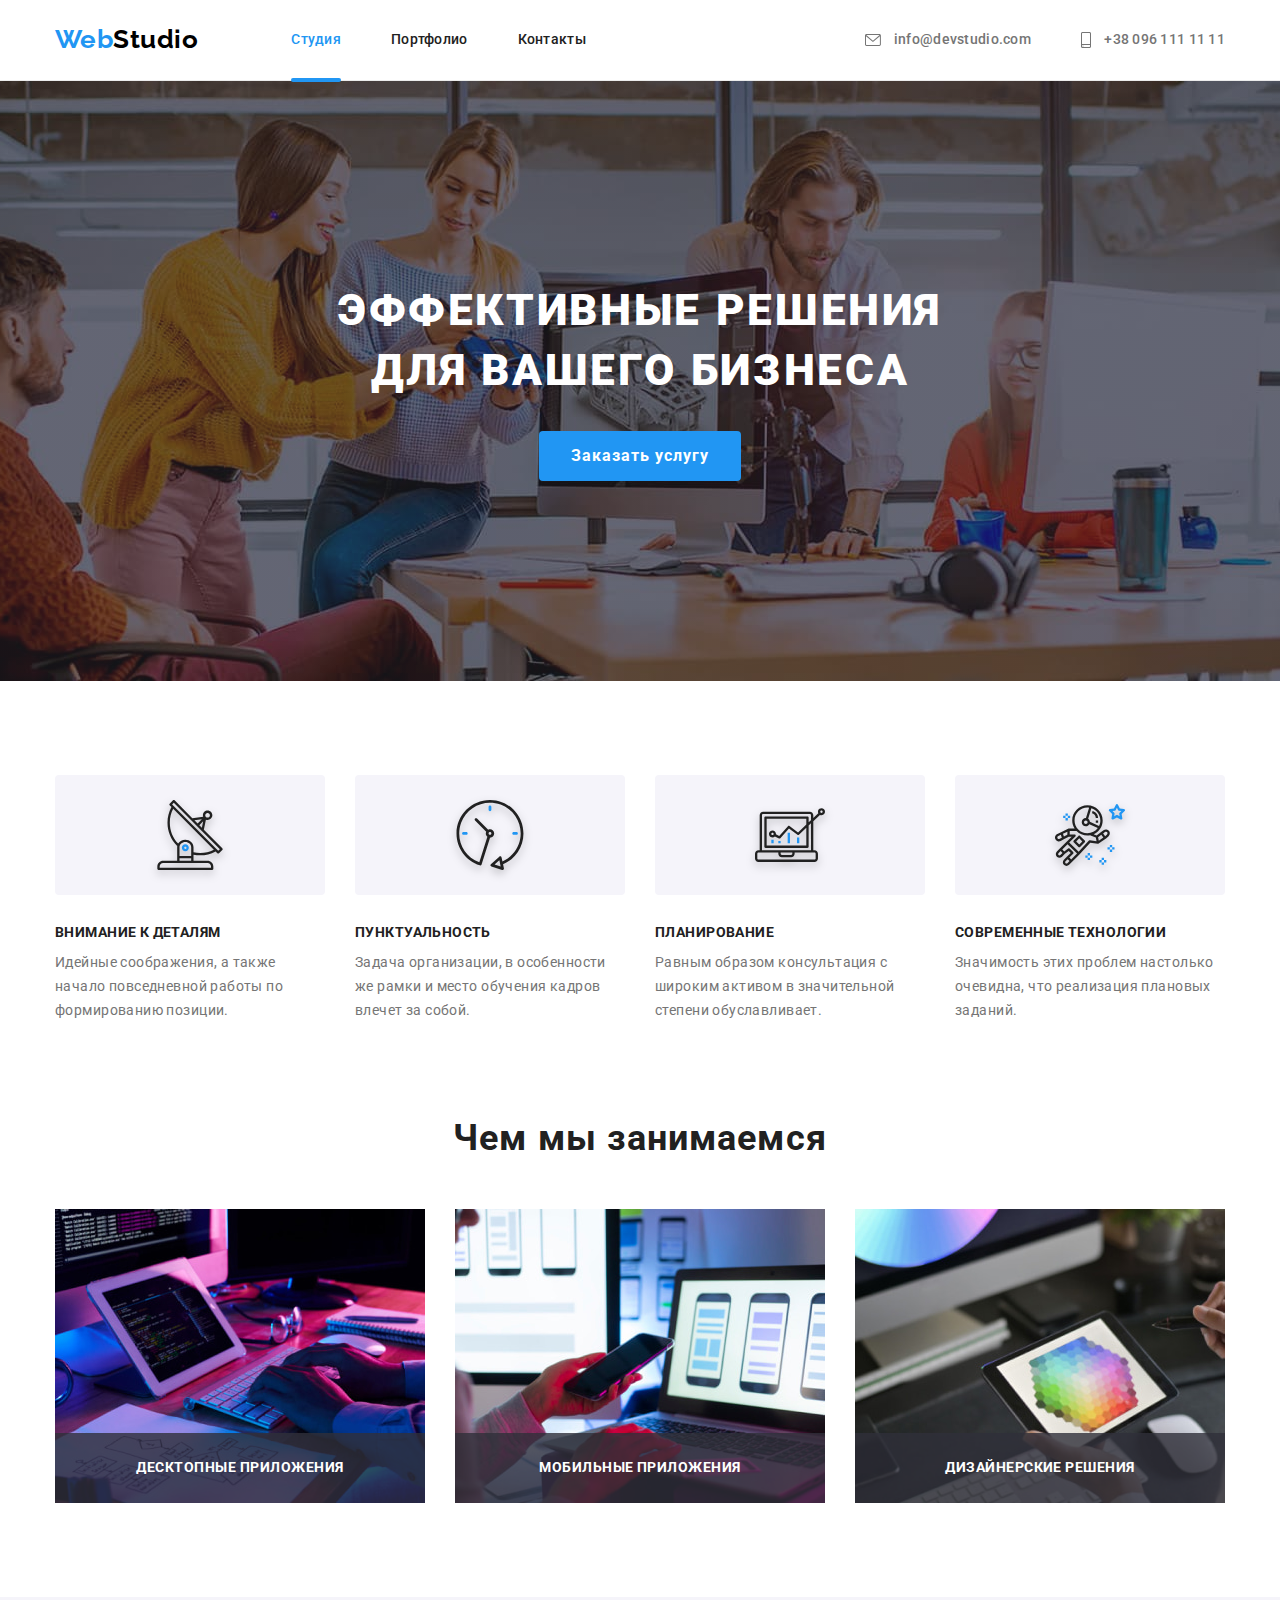
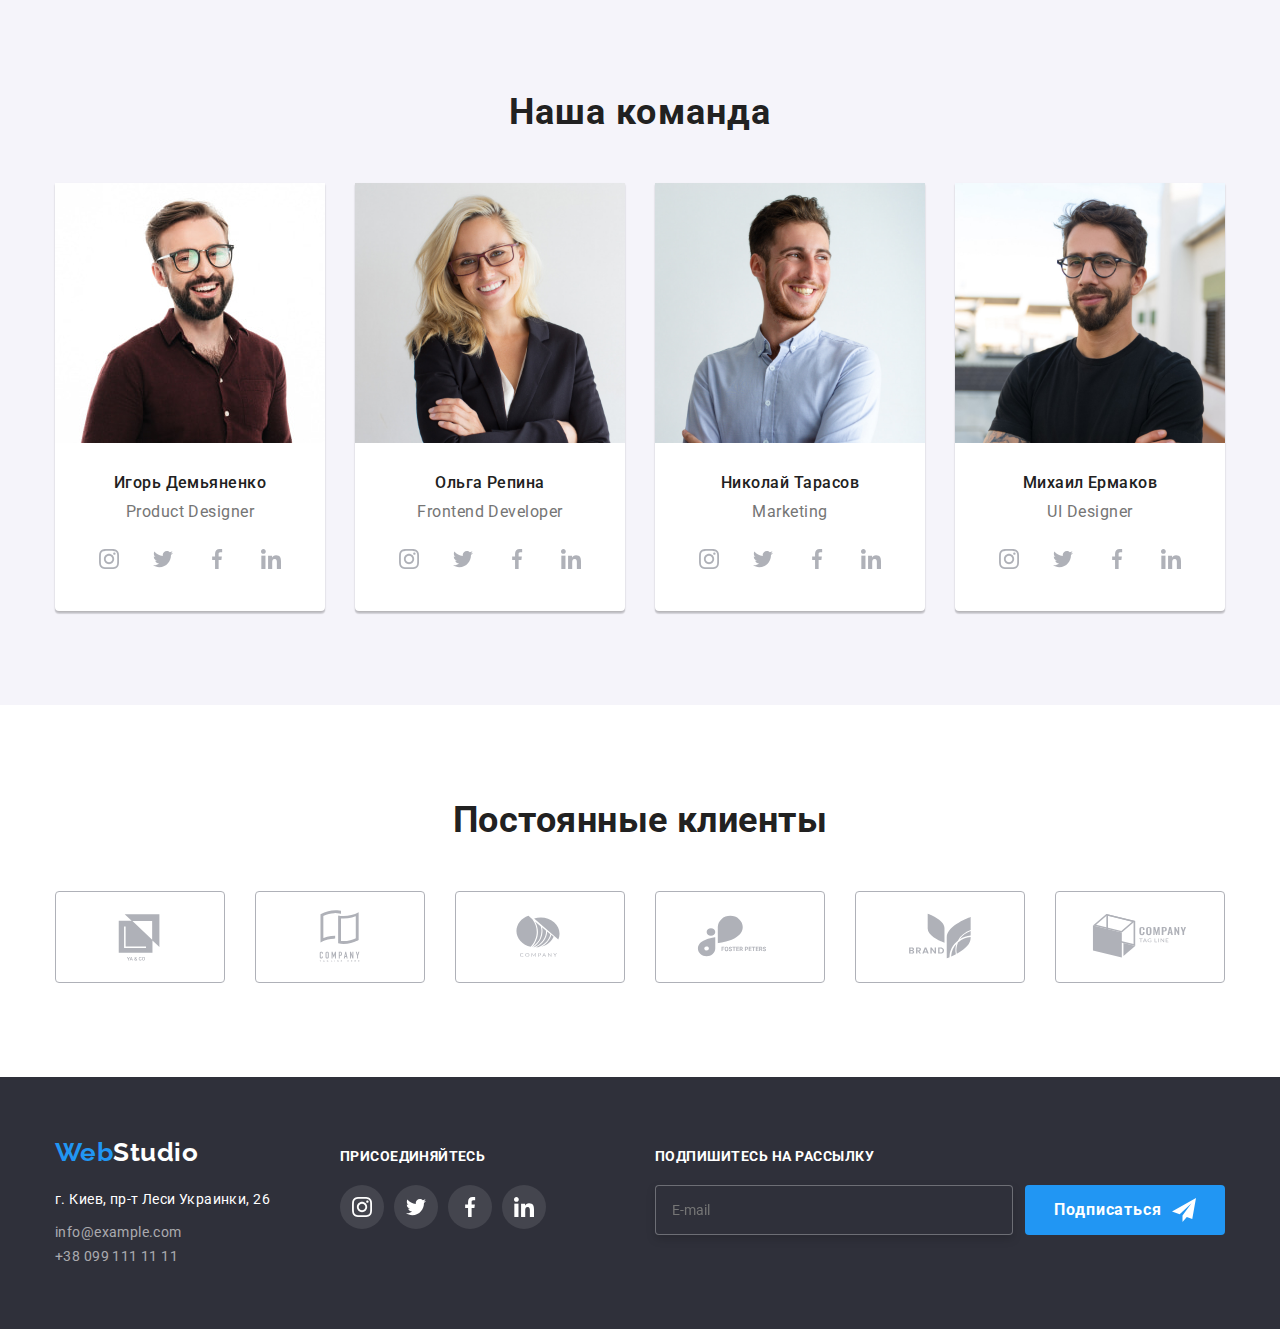
==== commit 898577de: "add_changes" ====
--- a/index.html
+++ b/index.html
@@ -140,7 +140,7 @@
         </ul>
       </div>
     </section>
-    <!-- Наша команда -->
+
     <section class="team">
       <div class="container">
         <h2 class="team__title">Наша команда</h2>
--- a/css/main.css
+++ b/css/main.css
@@ -432,8 +432,9 @@
 }
 
 .team {
-  padding: 94px 0;
   background-color: var(--color-team);
+  padding-top: 94px;
+  padding-bottom: 94px;
 }
 .team__title {
   margin-bottom: 50px;
@@ -452,9 +453,6 @@
   border-radius: 0px 0px 4px 4px;
   background-color: var(--color-white);
 }
-.team__item:not(:last-child) {
-  margin-right: 30px;
-}
 .team__content {
   padding-bottom: 30px;
   padding-top: 30px;
@@ -485,9 +483,6 @@
   height: 44px;
   margin-left: 10px;
 }
-.team__soc-item:not(:last-child) {
-  margin-right: 10px;
-}
 .team__soc-link {
   display: flex;
   align-items: center;
@@ -502,6 +497,15 @@
   color: var(--color-white);
   background-color: var(--color-accent);
 }
+
+.team__item + .team__item {
+  margin-left: 30px;
+}
+
+.team__soc-item:first-child {
+  margin-left: 0;
+}
+
 .team__soc-icon {
   fill: currentColor;
 }
@@ -783,17 +787,11 @@
 .portfolio {
   padding: 94px 0;
 }
-
 .portfolio__nav {
   display: flex;
   justify-content: center;
   margin-bottom: 50px;
 }
-
-.portfolio__nav-item + .portfolio__nav-item {
-  margin-left: 10px;
-}
-
 .portfolio__button {
   font-family: Inherit;
   font-weight: 500;
@@ -802,11 +800,21 @@
   letter-spacing: 0.03em;
   color: var(--color-header);
   background-color: var(--color-team);
+  cursor: pointer;
   text-align: center;
   border: 0;
   border-radius: 4px;
   padding: 6px 22px;
   transition: color var(--transition-time) var(--cubic-function), box-shadow var(--transition-time) var(--cubic-function), background-color var(--transition-time) var(--cubic-function);
+}
+.portfolio__button:hover, .portfolio__button:focus {
+  box-shadow: var(--shadows);
+  background-color: var(--color-accent);
+  color: var(--color-white);
+}
+
+.portfolio__nav-item + .portfolio__nav-item {
+  margin-left: 10px;
 }
 
 /* Подсветка первой кнопки */
@@ -816,52 +824,36 @@
   background-color: var(--color-accent);
 }
 
-.portfolio__button:hover,
-.portfolio__button:focus {
-  box-shadow: var(--shadows);
-  background-color: var(--color-accent);
-  color: var(--color-white);
-}
-
-.projects__list {
+.projects {
   display: flex;
   flex-wrap: wrap;
   margin-top: -30px;
   margin-left: -30px;
 }
-
 .projects__item {
   flex-basis: calc(33.3333333333% - 30px);
   margin-top: 30px;
   margin-left: 30px;
 }
-
 .projects__link {
   display: block;
   transition: box-shadow var(--transition-time) var(--cubic-function);
 }
-
-.projects__link:hover,
-.projects__link:focus {
+.projects__link:hover, .projects__link:focus {
   box-shadow: 0px 1px 1px rgba(0, 0, 0, 0.12), 0px 4px 4px rgba(0, 0, 0, 0.06), 1px 4px 6px rgba(0, 0, 0, 0.16);
 }
-
-.projects__link:hover .projects__description-wrapper,
-.pprojects__link:focus .projects__description-wrapper {
+.projects__link:hover .projects__description-wrapper, .projects__link:focus .projects__description-wrapper {
   transform: translateY(0);
 }
-
 .projects__figure {
   position: relative;
   overflow: hidden;
 }
-
 .projects__item-images {
   display: block;
   width: 100%;
   height: 100%;
 }
-
 .projects__description-wrapper {
   display: flex;
   justify-content: center;
@@ -874,28 +866,24 @@
   transition: transform var(--transition-time) var(--cubic-function);
   background-color: rgba(33, 150, 243, 0.9);
 }
-
 .projects__description {
   width: 322px;
   font-size: 18px;
   line-height: 1.56;
   color: var(--color-white);
 }
-
 .projects__content {
   padding: 20px 24px;
   border-bottom: 1px solid #EEEEEE;
   border-left: 1px solid #EEEEEE;
   border-right: 1px solid #EEEEEE;
 }
-
 .projects__title {
+  color: var(--color-header);
   font-size: 18px;
   line-height: 2;
   letter-spacing: 0.06em;
-  color: var(--color-header);
-}
-
+}
 .projects__item-description {
   font-size: 16px;
   line-height: 1.88;
